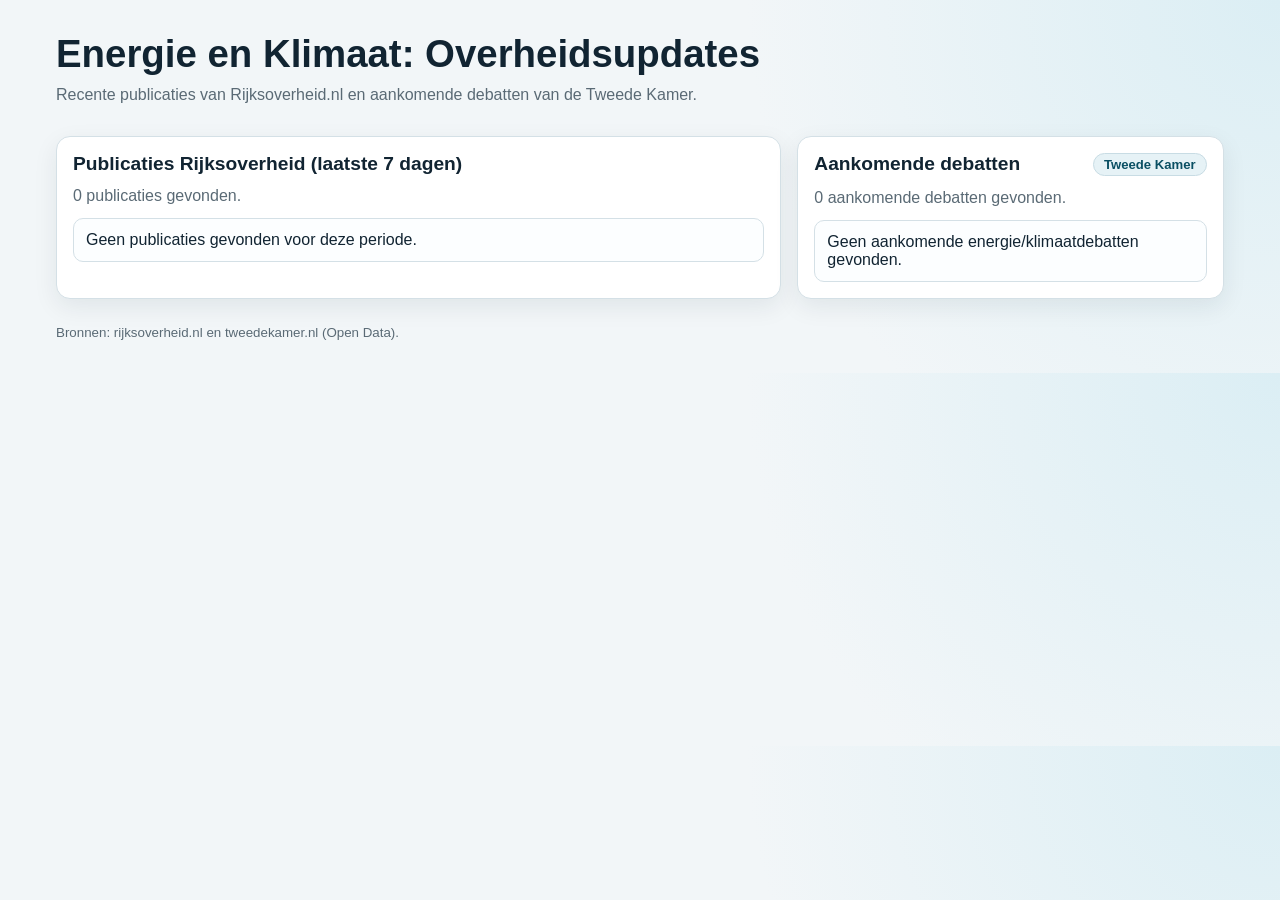
==== index.html @ 9c5c69ee "Initial static energy site" ====
<!doctype html>
<html lang="nl">
  <head>
    <meta charset="UTF-8" />
    <meta name="viewport" content="width=device-width, initial-scale=1.0" />
    <title>Energie-overzicht overheid</title>
    <link rel="stylesheet" href="styles.css" />
  </head>
  <body>
    <header class="header">
      <h1>Energie en Klimaat: Overheidsupdates</h1>
      <p>
        Recente publicaties van Rijksoverheid.nl en aankomende debatten van de
        Tweede Kamer.
      </p>
    </header>

    <main class="layout">
      <section class="card left">
        <div class="card-head">
          <h2>Publicaties Rijksoverheid (laatste 7 dagen)</h2>
        </div>
        <p id="pub-status" class="status">Laden...</p>
        <ul id="pub-list" class="list"></ul>
      </section>

      <aside class="card right">
        <div class="card-head">
          <h2>Aankomende debatten</h2>
          <span class="chip">Tweede Kamer</span>
        </div>
        <p id="debate-status" class="status">Laden...</p>
        <ul id="debate-list" class="list"></ul>
      </aside>
    </main>

    <footer class="footer">
      <small>Bronnen: rijksoverheid.nl en tweedekamer.nl (Open Data).</small>
    </footer>

    <script src="app.js" defer></script>
  </body>
</html>
---- styles.css ----
:root {
  --bg: #f2f6f8;
  --surface: #ffffff;
  --text: #112432;
  --muted: #5a6a75;
  --accent: #0f6e88;
  --accent-2: #0a4f63;
  --border: #d4e0e6;
  --chip: #e6f2f6;
}

* {
  box-sizing: border-box;
}

body {
  margin: 0;
  font-family: "Segoe UI", Tahoma, Geneva, Verdana, sans-serif;
  color: var(--text);
  background: radial-gradient(circle at top right, #dbeef4, var(--bg) 40%);
}

.header {
  max-width: 1200px;
  margin: 0 auto;
  padding: 2rem 1rem 1rem;
}

.header h1 {
  margin: 0;
  font-size: clamp(1.6rem, 3vw, 2.4rem);
}

.header p {
  margin-top: 0.6rem;
  color: var(--muted);
}

.layout {
  max-width: 1200px;
  margin: 0 auto;
  display: grid;
  grid-template-columns: 1.7fr 1fr;
  gap: 1rem;
  padding: 0 1rem 1.5rem;
}

.card {
  background: var(--surface);
  border: 1px solid var(--border);
  border-radius: 14px;
  padding: 1rem;
  box-shadow: 0 8px 24px rgba(17, 36, 50, 0.08);
}

.card-head {
  display: flex;
  justify-content: space-between;
  align-items: center;
  gap: 0.8rem;
}

.card h2 {
  margin: 0;
  font-size: 1.2rem;
}

.status {
  color: var(--muted);
  margin: 0.8rem 0;
}

.list {
  list-style: none;
  padding: 0;
  margin: 0;
  display: flex;
  flex-direction: column;
  gap: 0.7rem;
}

.item {
  border: 1px solid var(--border);
  border-radius: 10px;
  padding: 0.75rem;
  background: #fcfeff;
}

.item a {
  color: var(--accent-2);
  text-decoration: none;
  font-weight: 600;
}

.item a:hover {
  text-decoration: underline;
}

.meta {
  margin-top: 0.35rem;
  color: var(--muted);
  font-size: 0.92rem;
}

.chip {
  background: var(--chip);
  color: var(--accent-2);
  border: 1px solid #c8dce4;
  border-radius: 999px;
  padding: 0.2rem 0.65rem;
  font-size: 0.82rem;
  font-weight: 700;
}

.footer {
  max-width: 1200px;
  margin: 0 auto;
  padding: 0 1rem 2rem;
  color: var(--muted);
}

@media (max-width: 900px) {
  .layout {
    grid-template-columns: 1fr;
  }
}
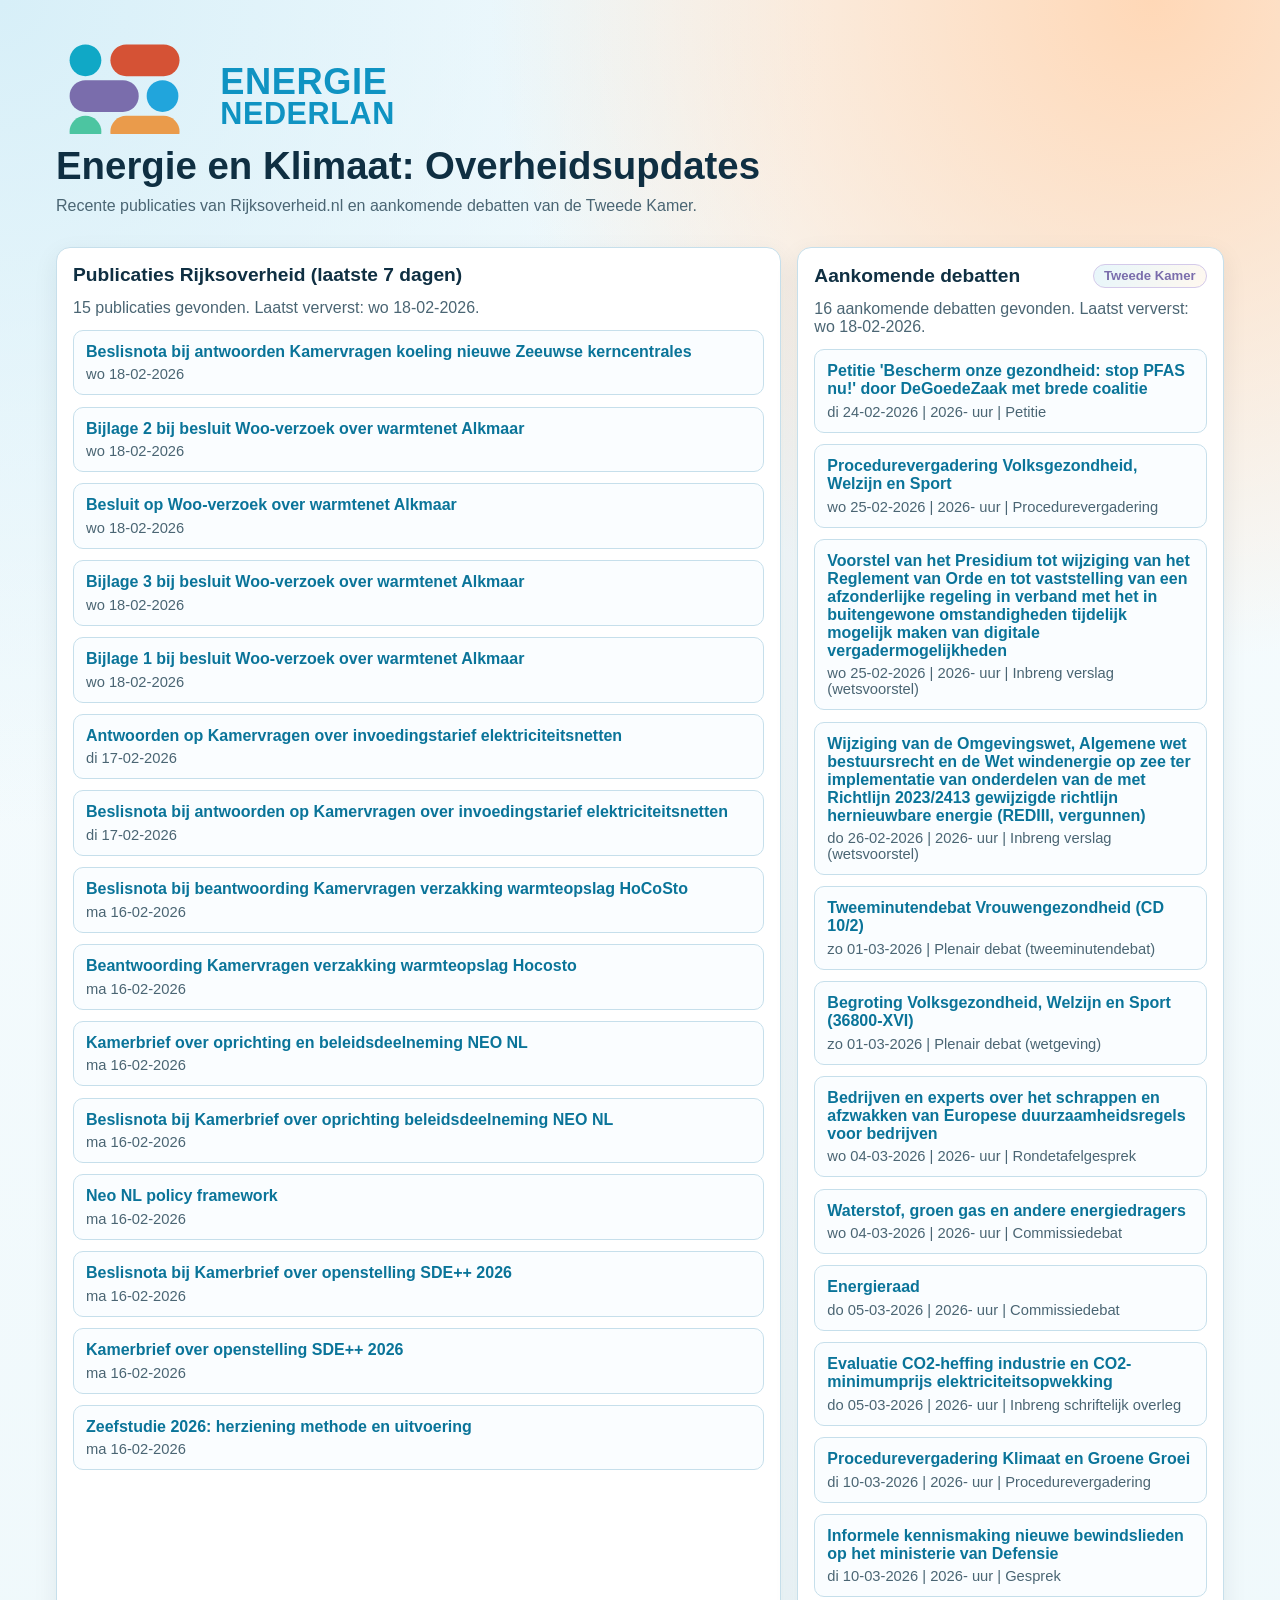
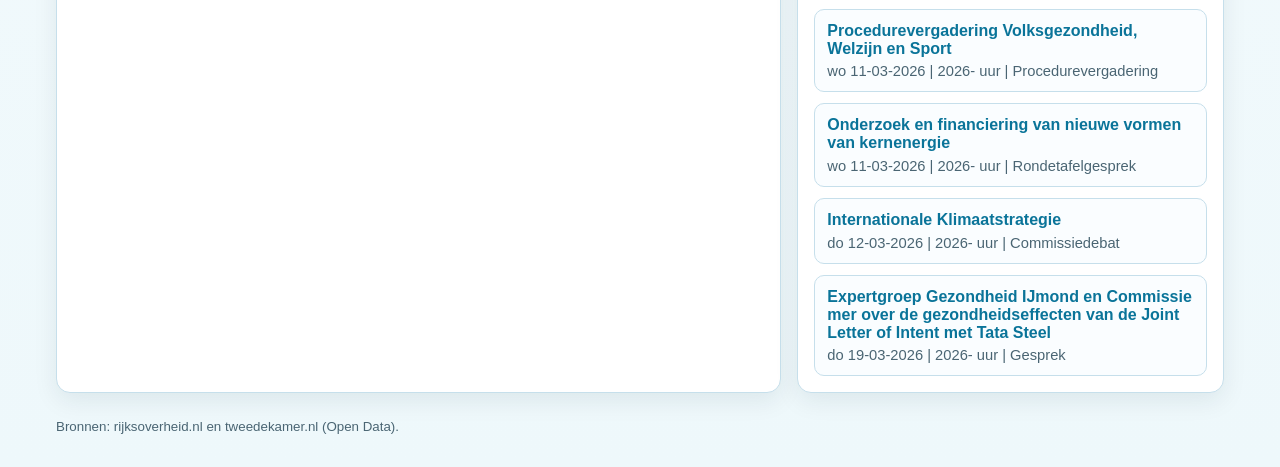
==== commit 71a83c3f: "Branding update: logo + kleuren" ====
--- a/index.html
+++ b/index.html
@@ -8,11 +8,11 @@
   </head>
   <body>
     <header class="header">
+      <div class="brand">
+        <img src="assets/energie-nederland-logo.svg" alt="Energie Nederland" class="brand-logo" />
+      </div>
       <h1>Energie en Klimaat: Overheidsupdates</h1>
-      <p>
-        Recente publicaties van Rijksoverheid.nl en aankomende debatten van de
-        Tweede Kamer.
-      </p>
+      <p>Recente publicaties van Rijksoverheid.nl en aankomende debatten van de Tweede Kamer.</p>
     </header>
 
     <main class="layout">
--- a/styles.css
+++ b/styles.css
@@ -1,12 +1,15 @@
 :root {
-  --bg: #f2f6f8;
+  --bg: #eef8fb;
   --surface: #ffffff;
-  --text: #112432;
-  --muted: #5a6a75;
-  --accent: #0f6e88;
-  --accent-2: #0a4f63;
-  --border: #d4e0e6;
-  --chip: #e6f2f6;
+  --text: #0f2f42;
+  --muted: #4a6573;
+  --accent: #0f93c2;
+  --accent-2: #0a7499;
+  --border: #c6dfeb;
+  --chip: #e7f6fb;
+  --orange: #e48e3e;
+  --purple: #7a6dac;
+  --mint: #4cc5a1;
 }
 
 * {
@@ -17,13 +20,28 @@
   margin: 0;
   font-family: "Segoe UI", Tahoma, Geneva, Verdana, sans-serif;
   color: var(--text);
-  background: radial-gradient(circle at top right, #dbeef4, var(--bg) 40%);
+  background:
+    radial-gradient(circle at 90% 0%, #ffd8b7 0%, transparent 28%),
+    radial-gradient(circle at 0% 0%, #d7eff8 0%, transparent 34%),
+    linear-gradient(180deg, #f7fcfe 0%, var(--bg) 100%);
 }
 
 .header {
   max-width: 1200px;
   margin: 0 auto;
   padding: 2rem 1rem 1rem;
+}
+
+.brand {
+  display: inline-flex;
+  align-items: center;
+  margin-bottom: 0.6rem;
+}
+
+.brand-logo {
+  width: clamp(220px, 28vw, 340px);
+  height: auto;
+  display: block;
 }
 
 .header h1 {
@@ -83,7 +101,7 @@
   border: 1px solid var(--border);
   border-radius: 10px;
   padding: 0.75rem;
-  background: #fcfeff;
+  background: #fafdff;
 }
 
 .item a {
@@ -103,9 +121,9 @@
 }
 
 .chip {
-  background: var(--chip);
-  color: var(--accent-2);
-  border: 1px solid #c8dce4;
+  background: linear-gradient(120deg, var(--chip), #fff8ef);
+  color: var(--purple);
+  border: 1px solid #d4caea;
   border-radius: 999px;
   padding: 0.2rem 0.65rem;
   font-size: 0.82rem;
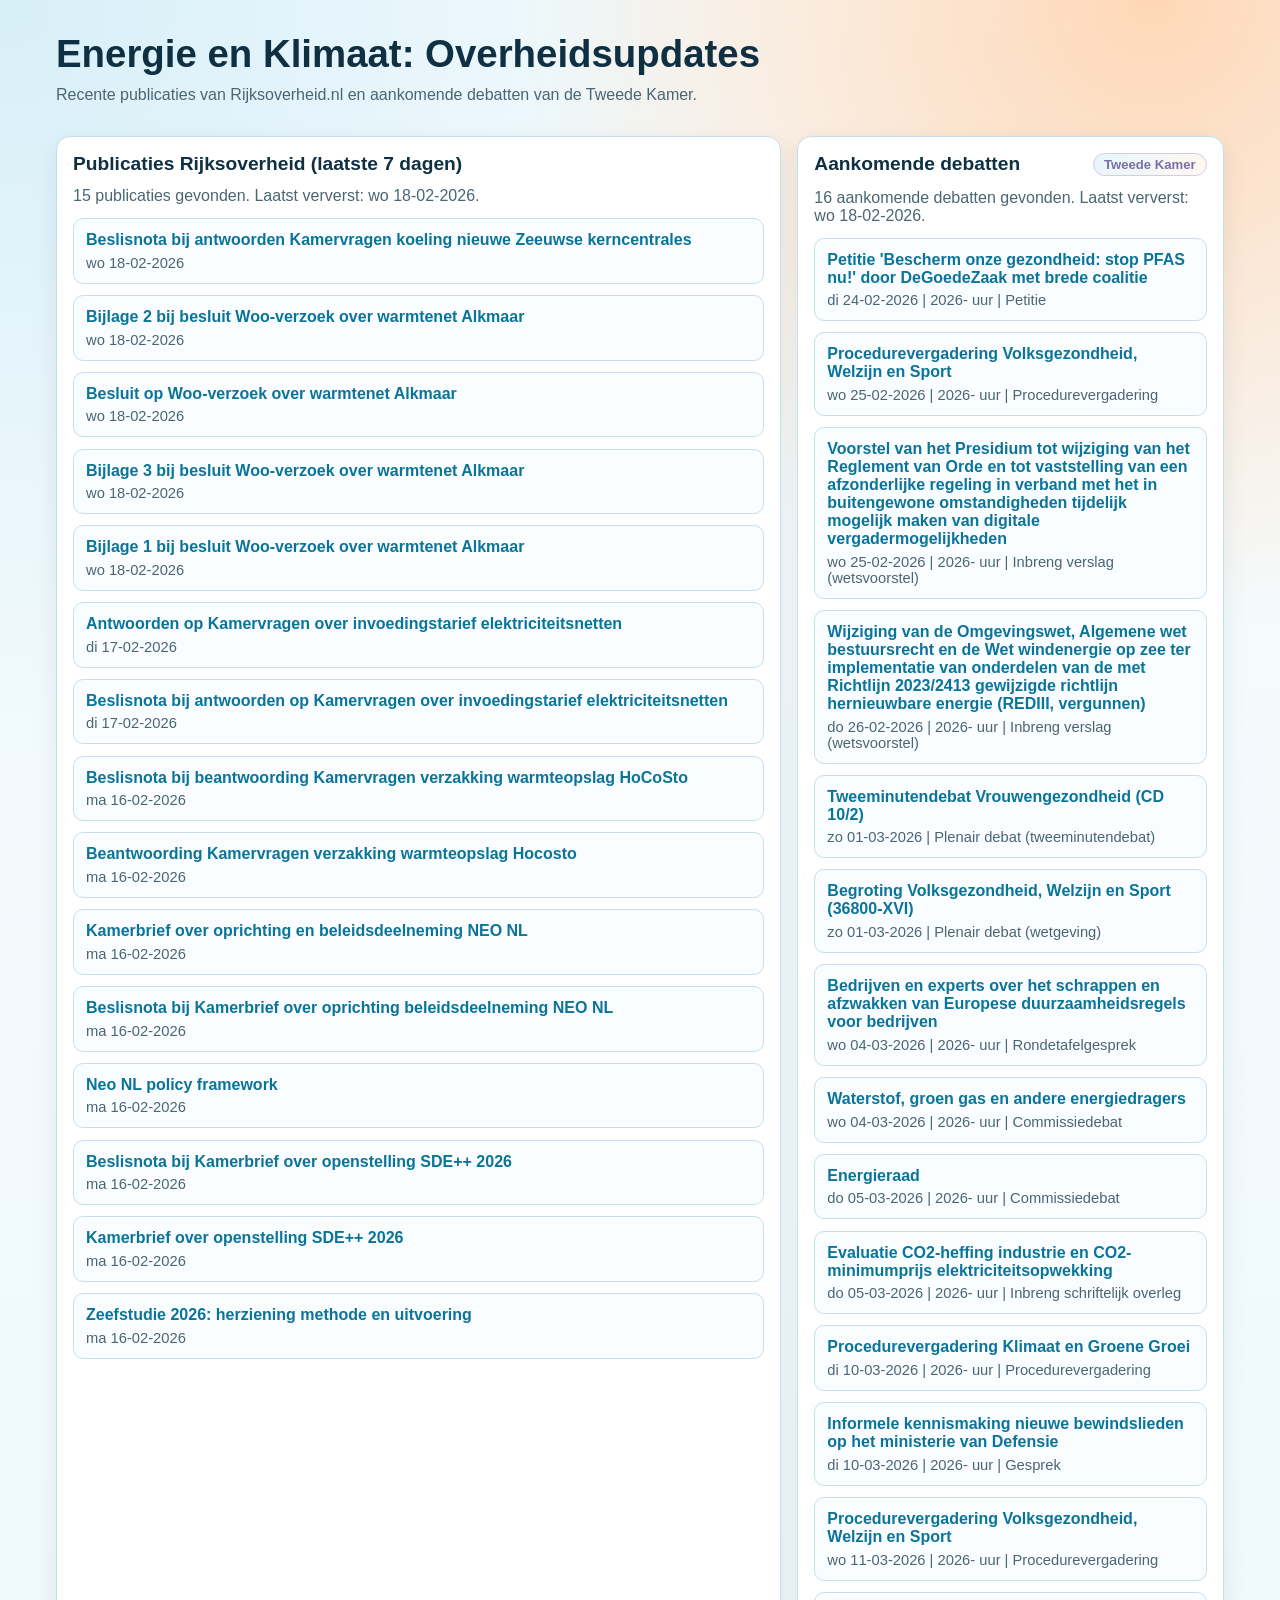
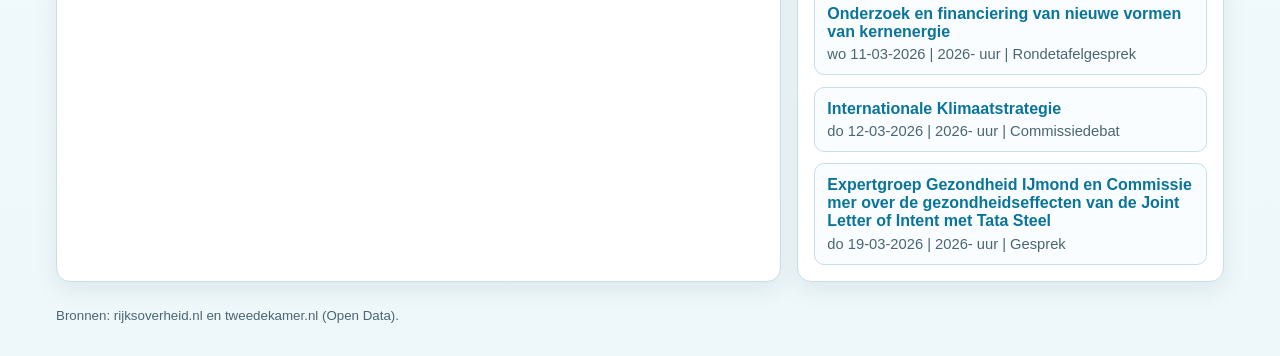
==== commit 6892ce13: "Verwijder logo uit header" ====
--- a/index.html
+++ b/index.html
@@ -8,9 +8,6 @@
   </head>
   <body>
     <header class="header">
-      <div class="brand">
-        <img src="assets/energie-nederland-logo.svg" alt="Energie Nederland" class="brand-logo" />
-      </div>
       <h1>Energie en Klimaat: Overheidsupdates</h1>
       <p>Recente publicaties van Rijksoverheid.nl en aankomende debatten van de Tweede Kamer.</p>
     </header>
--- a/styles.css
+++ b/styles.css
@@ -32,18 +32,6 @@
   padding: 2rem 1rem 1rem;
 }
 
-.brand {
-  display: inline-flex;
-  align-items: center;
-  margin-bottom: 0.6rem;
-}
-
-.brand-logo {
-  width: clamp(220px, 28vw, 340px);
-  height: auto;
-  display: block;
-}
-
 .header h1 {
   margin: 0;
   font-size: clamp(1.6rem, 3vw, 2.4rem);
@@ -52,6 +40,7 @@
 .header p {
   margin-top: 0.6rem;
   color: var(--muted);
+  max-width: 860px;
 }
 
 .layout {
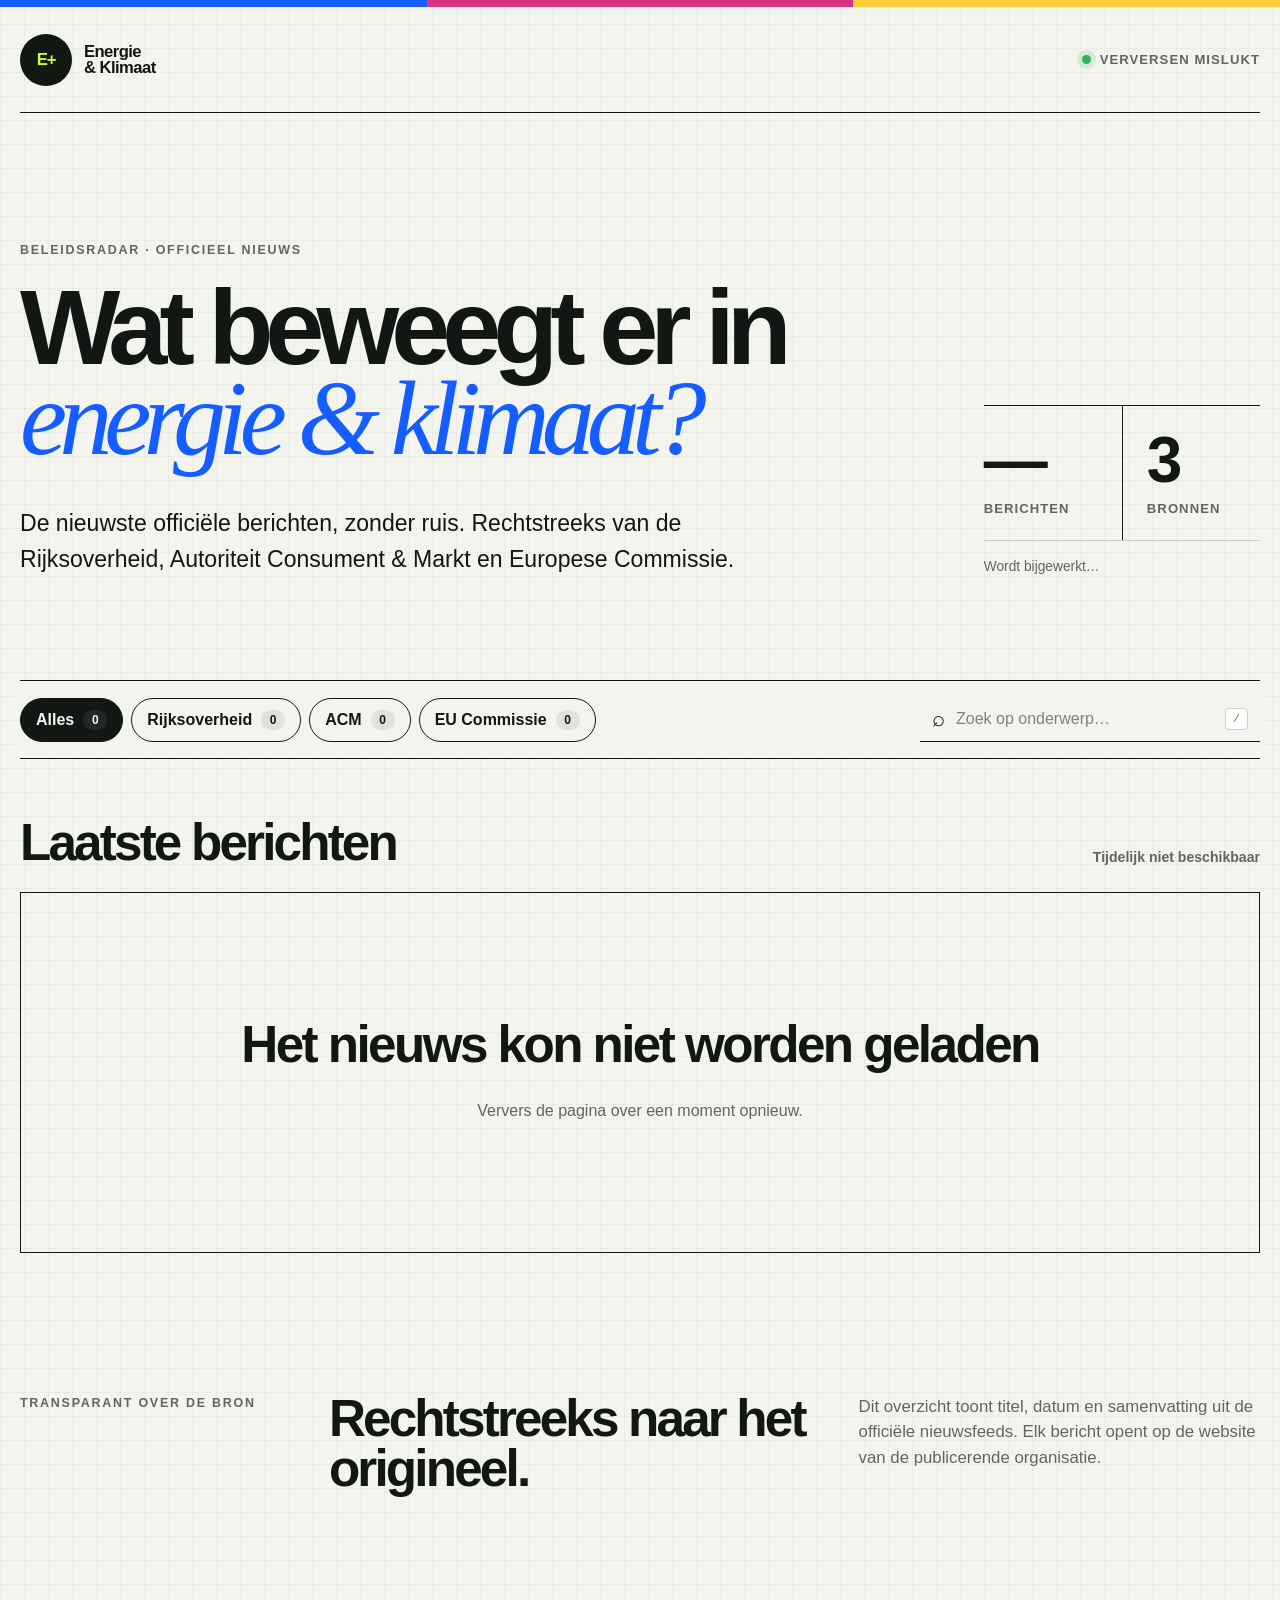
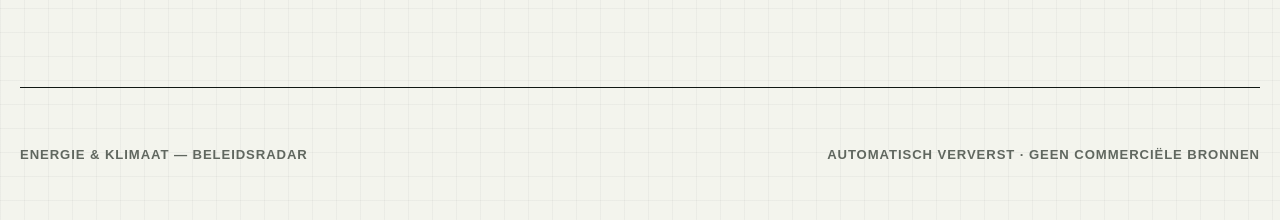
==== commit 36ca7270: "feat: vernieuw energie- en klimaatnieuwsoverzicht" ====
--- a/index.html
+++ b/index.html
@@ -3,37 +3,131 @@
   <head>
     <meta charset="UTF-8" />
     <meta name="viewport" content="width=device-width, initial-scale=1.0" />
-    <title>Energie-overzicht overheid</title>
+    <meta name="theme-color" content="#111813" />
+    <meta
+      name="description"
+      content="De laatste officiële berichten over energie en klimaat van de Rijksoverheid, ACM en Europese Commissie."
+    />
+    <meta property="og:type" content="website" />
+    <meta property="og:locale" content="nl_NL" />
+    <meta property="og:title" content="Energie & Klimaat — Beleidsradar" />
+    <meta
+      property="og:description"
+      content="Eén actueel overzicht van de Rijksoverheid, ACM en Europese Commissie."
+    />
+    <meta property="og:url" content="https://snarfia.github.io/energiepa/" />
+    <meta name="twitter:card" content="summary" />
+    <title>Energie & Klimaat — Beleidsradar</title>
+    <link rel="canonical" href="https://snarfia.github.io/energiepa/" />
     <link rel="stylesheet" href="styles.css" />
   </head>
   <body>
-    <header class="header">
-      <h1>Energie en Klimaat: Overheidsupdates</h1>
-      <p>Recente publicaties van Rijksoverheid.nl en aankomende debatten van de Tweede Kamer.</p>
+    <div class="topline" aria-hidden="true">
+      <span></span><span></span><span></span>
+    </div>
+
+    <header class="site-header">
+      <a class="brand" href="./" aria-label="Energie en Klimaat — home">
+        <span class="brand-mark" aria-hidden="true">E+</span>
+        <span class="brand-name">Energie<br />& Klimaat</span>
+      </a>
+      <div class="header-meta">
+        <span class="pulse" aria-hidden="true"></span>
+        <span id="header-status">Actuele bronnen laden</span>
+      </div>
     </header>
 
-    <main class="layout">
-      <section class="card left">
-        <div class="card-head">
-          <h2>Publicaties Rijksoverheid (laatste 7 dagen)</h2>
+    <main>
+      <section class="hero" aria-labelledby="page-title">
+        <div class="hero-copy">
+          <p class="eyebrow">Beleidsradar · officieel nieuws</p>
+          <h1 id="page-title">Wat beweegt er in <em>energie & klimaat?</em></h1>
+          <p class="hero-intro">
+            De nieuwste officiële berichten, zonder ruis. Rechtstreeks van de Rijksoverheid,
+            Autoriteit Consument &amp; Markt en Europese Commissie.
+          </p>
         </div>
-        <p id="pub-status" class="status">Laden...</p>
-        <ul id="pub-list" class="list"></ul>
+
+        <div class="hero-aside" aria-label="Overzicht">
+          <div class="stat">
+            <strong id="article-count">—</strong>
+            <span>berichten</span>
+          </div>
+          <div class="stat">
+            <strong>3</strong>
+            <span>bronnen</span>
+          </div>
+          <p id="updated-at" class="updated-at">Wordt bijgewerkt…</p>
+        </div>
       </section>
 
-      <aside class="card right">
-        <div class="card-head">
-          <h2>Aankomende debatten</h2>
-          <span class="chip">Tweede Kamer</span>
+      <section class="controls" aria-label="Nieuws filteren">
+        <div class="filter-group" role="group" aria-label="Filter op bron">
+          <button class="filter-button is-active" type="button" data-source="all">
+            Alles <span id="count-all">0</span>
+          </button>
+          <button class="filter-button" type="button" data-source="rijksoverheid">
+            Rijksoverheid <span id="count-rijksoverheid">0</span>
+          </button>
+          <button class="filter-button" type="button" data-source="acm">
+            ACM <span id="count-acm">0</span>
+          </button>
+          <button class="filter-button" type="button" data-source="eu">
+            EU Commissie <span id="count-eu">0</span>
+          </button>
         </div>
-        <p id="debate-status" class="status">Laden...</p>
-        <ul id="debate-list" class="list"></ul>
-      </aside>
+
+        <label class="search-box">
+          <span class="screen-reader-only">Zoek in de berichten</span>
+          <span aria-hidden="true">⌕</span>
+          <input id="search-input" type="search" placeholder="Zoek op onderwerp…" autocomplete="off" />
+          <kbd>/</kbd>
+        </label>
+      </section>
+
+      <div class="results-heading">
+        <h2>Laatste berichten</h2>
+        <p id="result-count" aria-live="polite">Nieuws wordt geladen</p>
+      </div>
+
+      <section id="news-grid" class="news-grid" aria-label="Nieuwsoverzicht" aria-busy="true">
+        <article class="news-card skeleton-card" aria-hidden="true"></article>
+        <article class="news-card skeleton-card" aria-hidden="true"></article>
+        <article class="news-card skeleton-card" aria-hidden="true"></article>
+        <article class="news-card skeleton-card" aria-hidden="true"></article>
+      </section>
+
+      <section class="source-note" aria-labelledby="source-note-title">
+        <p class="eyebrow">Transparant over de bron</p>
+        <h2 id="source-note-title">Rechtstreeks naar het origineel.</h2>
+        <p>
+          Dit overzicht toont titel, datum en samenvatting uit de officiële nieuwsfeeds.
+          Elk bericht opent op de website van de publicerende organisatie.
+        </p>
+        <div id="source-health" class="source-health" aria-label="Status per bron"></div>
+      </section>
     </main>
 
-    <footer class="footer">
-      <small>Bronnen: rijksoverheid.nl en tweedekamer.nl (Open Data).</small>
+    <footer class="site-footer">
+      <p>Energie &amp; Klimaat — Beleidsradar</p>
+      <p>Automatisch ververst · Geen commerciële bronnen</p>
     </footer>
+
+    <template id="news-card-template">
+      <article class="news-card">
+        <div class="card-top">
+          <span class="source-badge"></span>
+          <time></time>
+        </div>
+        <div class="card-body">
+          <h3></h3>
+          <p class="card-description"></p>
+        </div>
+        <a class="card-link" target="_blank" rel="noopener noreferrer">
+          Lees bij de bron <span aria-hidden="true">↗</span>
+        </a>
+      </article>
+    </template>
 
     <script src="app.js" defer></script>
   </body>
--- a/styles.css
+++ b/styles.css
@@ -1,133 +1,771 @@
 :root {
-  --bg: #eef8fb;
-  --surface: #ffffff;
-  --text: #0f2f42;
-  --muted: #4a6573;
-  --accent: #0f93c2;
-  --accent-2: #0a7499;
-  --border: #c6dfeb;
-  --chip: #e7f6fb;
-  --orange: #e48e3e;
-  --purple: #7a6dac;
-  --mint: #4cc5a1;
+  --ink: #111813;
+  --paper: #f3f4ed;
+  --paper-strong: #ffffff;
+  --muted: #60675f;
+  --line: #cdd1c7;
+  --lime: #c7ff35;
+  --blue: #165dff;
+  --magenta: #d73183;
+  --gold: #ffcf3d;
+  --max-width: 1380px;
 }
 
 * {
   box-sizing: border-box;
 }
 
+html {
+  scroll-behavior: smooth;
+}
+
 body {
   margin: 0;
-  font-family: "Segoe UI", Tahoma, Geneva, Verdana, sans-serif;
-  color: var(--text);
+  color: var(--ink);
   background:
-    radial-gradient(circle at 90% 0%, #ffd8b7 0%, transparent 28%),
-    radial-gradient(circle at 0% 0%, #d7eff8 0%, transparent 34%),
-    linear-gradient(180deg, #f7fcfe 0%, var(--bg) 100%);
-}
-
-.header {
-  max-width: 1200px;
-  margin: 0 auto;
-  padding: 2rem 1rem 1rem;
-}
-
-.header h1 {
-  margin: 0;
-  font-size: clamp(1.6rem, 3vw, 2.4rem);
-}
-
-.header p {
-  margin-top: 0.6rem;
-  color: var(--muted);
-  max-width: 860px;
-}
-
-.layout {
-  max-width: 1200px;
-  margin: 0 auto;
+    linear-gradient(rgba(17, 24, 19, 0.035) 1px, transparent 1px),
+    linear-gradient(90deg, rgba(17, 24, 19, 0.035) 1px, transparent 1px),
+    var(--paper);
+  background-size: 24px 24px;
+  font-family:
+    Inter, ui-sans-serif, -apple-system, BlinkMacSystemFont, "Segoe UI", sans-serif;
+  line-height: 1.5;
+}
+
+button,
+input {
+  font: inherit;
+}
+
+button,
+a {
+  -webkit-tap-highlight-color: transparent;
+}
+
+.screen-reader-only {
+  position: absolute;
+  width: 1px;
+  height: 1px;
+  padding: 0;
+  margin: -1px;
+  overflow: hidden;
+  clip: rect(0, 0, 0, 0);
+  white-space: nowrap;
+  border: 0;
+}
+
+.topline {
   display: grid;
-  grid-template-columns: 1.7fr 1fr;
-  gap: 1rem;
-  padding: 0 1rem 1.5rem;
-}
-
-.card {
-  background: var(--surface);
-  border: 1px solid var(--border);
-  border-radius: 14px;
-  padding: 1rem;
-  box-shadow: 0 8px 24px rgba(17, 36, 50, 0.08);
-}
-
-.card-head {
-  display: flex;
+  grid-template-columns: 1fr 1fr 1fr;
+  height: 7px;
+}
+
+.topline span:nth-child(1) {
+  background: var(--blue);
+}
+
+.topline span:nth-child(2) {
+  background: var(--magenta);
+}
+
+.topline span:nth-child(3) {
+  background: var(--gold);
+}
+
+.site-header,
+main,
+.site-footer {
+  width: min(calc(100% - 40px), var(--max-width));
+  margin-inline: auto;
+}
+
+.site-header {
+  min-height: 106px;
+  display: flex;
+  align-items: center;
   justify-content: space-between;
-  align-items: center;
-  gap: 0.8rem;
-}
-
-.card h2 {
-  margin: 0;
-  font-size: 1.2rem;
-}
-
-.status {
-  color: var(--muted);
-  margin: 0.8rem 0;
-}
-
-.list {
-  list-style: none;
-  padding: 0;
-  margin: 0;
-  display: flex;
-  flex-direction: column;
-  gap: 0.7rem;
-}
-
-.item {
-  border: 1px solid var(--border);
-  border-radius: 10px;
-  padding: 0.75rem;
-  background: #fafdff;
-}
-
-.item a {
-  color: var(--accent-2);
+  gap: 24px;
+  border-bottom: 1px solid var(--ink);
+}
+
+.brand {
+  display: inline-flex;
+  align-items: center;
+  gap: 12px;
+  color: inherit;
   text-decoration: none;
-  font-weight: 600;
-}
-
-.item a:hover {
-  text-decoration: underline;
-}
-
-.meta {
-  margin-top: 0.35rem;
-  color: var(--muted);
-  font-size: 0.92rem;
-}
-
-.chip {
-  background: linear-gradient(120deg, var(--chip), #fff8ef);
-  color: var(--purple);
-  border: 1px solid #d4caea;
-  border-radius: 999px;
-  padding: 0.2rem 0.65rem;
+  font-weight: 800;
+  line-height: 0.95;
+  letter-spacing: -0.035em;
+}
+
+.brand-mark {
+  display: grid;
+  place-items: center;
+  width: 52px;
+  height: 52px;
+  border-radius: 50%;
+  background: var(--ink);
+  color: var(--lime);
+  font-size: 1.05rem;
+  letter-spacing: -0.08em;
+}
+
+.brand-name {
+  font-size: 1.04rem;
+}
+
+.header-meta {
+  display: flex;
+  align-items: center;
+  gap: 9px;
+  color: var(--muted);
   font-size: 0.82rem;
   font-weight: 700;
-}
-
-.footer {
-  max-width: 1200px;
-  margin: 0 auto;
-  padding: 0 1rem 2rem;
-  color: var(--muted);
-}
-
-@media (max-width: 900px) {
-  .layout {
+  text-transform: uppercase;
+  letter-spacing: 0.08em;
+}
+
+.pulse {
+  width: 9px;
+  height: 9px;
+  border-radius: 50%;
+  background: #35b356;
+  box-shadow: 0 0 0 5px rgba(53, 179, 86, 0.14);
+}
+
+.hero {
+  display: grid;
+  grid-template-columns: minmax(0, 2.3fr) minmax(260px, 0.7fr);
+  gap: 56px;
+  padding: clamp(64px, 10vw, 138px) 0 clamp(64px, 8vw, 108px);
+}
+
+.eyebrow {
+  margin: 0 0 22px;
+  color: var(--muted);
+  font-size: 0.78rem;
+  font-weight: 800;
+  text-transform: uppercase;
+  letter-spacing: 0.14em;
+}
+
+.hero h1 {
+  max-width: 1000px;
+  margin: 0;
+  font-size: clamp(3.2rem, 8.3vw, 8.4rem);
+  line-height: 0.86;
+  letter-spacing: -0.075em;
+  text-wrap: balance;
+}
+
+.hero h1 em {
+  display: block;
+  color: var(--blue);
+  font-family: Georgia, "Times New Roman", serif;
+  font-weight: 400;
+}
+
+.hero-intro {
+  max-width: 720px;
+  margin: 42px 0 0;
+  font-size: clamp(1.1rem, 1.8vw, 1.45rem);
+  line-height: 1.55;
+}
+
+.hero-aside {
+  align-self: end;
+  display: grid;
+  grid-template-columns: 1fr 1fr;
+  border-top: 1px solid var(--ink);
+}
+
+.stat {
+  padding: 22px 0;
+}
+
+.stat + .stat {
+  padding-left: 24px;
+  border-left: 1px solid var(--ink);
+}
+
+.stat strong,
+.stat span {
+  display: block;
+}
+
+.stat strong {
+  font-size: clamp(2.3rem, 5vw, 4.3rem);
+  line-height: 1;
+  letter-spacing: -0.06em;
+}
+
+.stat span {
+  margin-top: 7px;
+  color: var(--muted);
+  font-size: 0.82rem;
+  font-weight: 800;
+  text-transform: uppercase;
+  letter-spacing: 0.08em;
+}
+
+.updated-at {
+  grid-column: 1 / -1;
+  margin: 0;
+  padding-top: 16px;
+  border-top: 1px solid var(--line);
+  color: var(--muted);
+  font-size: 0.86rem;
+}
+
+.controls {
+  position: sticky;
+  z-index: 5;
+  top: 0;
+  display: flex;
+  align-items: center;
+  justify-content: space-between;
+  gap: 22px;
+  padding: 16px 0;
+  border-top: 1px solid var(--ink);
+  border-bottom: 1px solid var(--ink);
+  background: rgba(243, 244, 237, 0.94);
+  backdrop-filter: blur(14px);
+}
+
+.filter-group {
+  display: flex;
+  gap: 8px;
+  overflow-x: auto;
+  scrollbar-width: none;
+}
+
+.filter-group::-webkit-scrollbar {
+  display: none;
+}
+
+.filter-button {
+  flex: 0 0 auto;
+  display: inline-flex;
+  align-items: center;
+  gap: 9px;
+  min-height: 43px;
+  padding: 9px 15px;
+  border: 1px solid var(--ink);
+  border-radius: 999px;
+  background: transparent;
+  color: inherit;
+  cursor: pointer;
+  font-weight: 750;
+  transition:
+    color 160ms ease,
+    background-color 160ms ease,
+    transform 160ms ease;
+}
+
+.filter-button:hover {
+  transform: translateY(-2px);
+}
+
+.filter-button.is-active {
+  background: var(--ink);
+  color: var(--paper);
+}
+
+.filter-button span {
+  min-width: 24px;
+  padding: 1px 7px;
+  border-radius: 999px;
+  background: rgba(127, 127, 127, 0.16);
+  font-size: 0.75rem;
+  text-align: center;
+}
+
+.search-box {
+  min-width: min(340px, 32vw);
+  display: flex;
+  align-items: center;
+  gap: 9px;
+  padding: 9px 12px;
+  border-bottom: 1px solid var(--ink);
+}
+
+.search-box > span:not(.screen-reader-only) {
+  font-size: 1.4rem;
+  line-height: 1;
+}
+
+.search-box input {
+  width: 100%;
+  border: 0;
+  outline: 0;
+  background: transparent;
+  color: var(--ink);
+}
+
+.search-box input::placeholder {
+  color: #7d847c;
+}
+
+.search-box kbd {
+  padding: 2px 7px;
+  border: 1px solid var(--line);
+  border-radius: 4px;
+  background: var(--paper-strong);
+  color: var(--muted);
+  font: 0.72rem/1.4 ui-monospace, monospace;
+}
+
+.results-heading {
+  display: flex;
+  align-items: end;
+  justify-content: space-between;
+  gap: 24px;
+  padding: 58px 0 24px;
+}
+
+.results-heading h2 {
+  margin: 0;
+  font-size: clamp(2rem, 4vw, 4rem);
+  line-height: 1;
+  letter-spacing: -0.055em;
+}
+
+.results-heading p {
+  margin: 0;
+  color: var(--muted);
+  font-size: 0.88rem;
+  font-weight: 700;
+}
+
+.news-grid {
+  display: grid;
+  grid-template-columns: repeat(3, minmax(0, 1fr));
+  border-top: 1px solid var(--ink);
+  border-left: 1px solid var(--ink);
+}
+
+.news-card {
+  position: relative;
+  min-height: 430px;
+  display: flex;
+  flex-direction: column;
+  padding: 24px;
+  border-right: 1px solid var(--ink);
+  border-bottom: 1px solid var(--ink);
+  background: rgba(255, 255, 255, 0.5);
+  overflow: hidden;
+}
+
+.news-card::before {
+  content: "";
+  position: absolute;
+  inset: auto -55px -90px auto;
+  width: 190px;
+  height: 190px;
+  border: 1px solid currentColor;
+  border-radius: 50%;
+  opacity: 0;
+  transform: scale(0.7);
+  transition:
+    opacity 240ms ease,
+    transform 400ms ease;
+  pointer-events: none;
+}
+
+.news-card:hover::before,
+.news-card:focus-within::before {
+  opacity: 0.22;
+  transform: scale(1);
+}
+
+.news-card.is-lead {
+  grid-column: span 2;
+  min-height: 510px;
+  background: var(--ink);
+  color: var(--paper);
+}
+
+.news-card.is-lead::before {
+  width: 380px;
+  height: 380px;
+  inset: auto -80px -190px auto;
+  border-color: var(--lime);
+  opacity: 0.2;
+}
+
+.card-top {
+  display: flex;
+  align-items: center;
+  justify-content: space-between;
+  gap: 20px;
+}
+
+.source-badge {
+  display: inline-flex;
+  align-items: center;
+  min-height: 29px;
+  padding: 5px 10px;
+  border: 1px solid currentColor;
+  border-radius: 999px;
+  font-size: 0.73rem;
+  font-weight: 850;
+  text-transform: uppercase;
+  letter-spacing: 0.08em;
+}
+
+[data-source="rijksoverheid"] .source-badge {
+  color: var(--blue);
+}
+
+[data-source="acm"] .source-badge {
+  color: var(--magenta);
+}
+
+[data-source="eu"] .source-badge {
+  color: #8a6800;
+}
+
+.is-lead .source-badge {
+  color: var(--lime);
+}
+
+.card-top time {
+  color: var(--muted);
+  font-size: 0.8rem;
+  font-weight: 750;
+}
+
+.is-lead .card-top time {
+  color: #adb7ad;
+}
+
+.card-body {
+  margin: auto 0;
+  padding: 42px 0 28px;
+}
+
+.news-card h3 {
+  margin: 0;
+  font-size: clamp(1.55rem, 2.25vw, 2.45rem);
+  line-height: 1.08;
+  letter-spacing: -0.045em;
+  text-wrap: balance;
+}
+
+.news-card.is-lead h3 {
+  max-width: 820px;
+  font-size: clamp(2.25rem, 4.6vw, 5.1rem);
+  line-height: 0.98;
+}
+
+.card-description {
+  display: -webkit-box;
+  max-width: 680px;
+  margin: 22px 0 0;
+  overflow: hidden;
+  color: var(--muted);
+  font-size: 0.96rem;
+  -webkit-line-clamp: 3;
+  -webkit-box-orient: vertical;
+}
+
+.is-lead .card-description {
+  color: #c3cbc3;
+  font-size: 1.03rem;
+}
+
+.card-link {
+  position: relative;
+  z-index: 1;
+  display: flex;
+  align-items: center;
+  justify-content: space-between;
+  gap: 12px;
+  padding-top: 18px;
+  border-top: 1px solid var(--line);
+  color: inherit;
+  font-size: 0.86rem;
+  font-weight: 800;
+  text-decoration: none;
+}
+
+.is-lead .card-link {
+  border-color: #4b554d;
+}
+
+.card-link span {
+  font-size: 1.35rem;
+  transition: transform 160ms ease;
+}
+
+.card-link:hover span,
+.card-link:focus-visible span {
+  transform: translate(3px, -3px);
+}
+
+.card-link:focus-visible,
+.filter-button:focus-visible,
+.empty-state button:focus-visible,
+.search-box:focus-within {
+  outline: 3px solid var(--lime);
+  outline-offset: 3px;
+}
+
+.skeleton-card {
+  min-height: 430px;
+  background:
+    linear-gradient(
+      110deg,
+      rgba(255, 255, 255, 0.25) 15%,
+      rgba(255, 255, 255, 0.8) 35%,
+      rgba(255, 255, 255, 0.25) 55%
+    ),
+    #e5e7df;
+  background-size: 250% 100%;
+  animation: loading 1.25s infinite linear;
+}
+
+@keyframes loading {
+  to {
+    background-position-x: -250%;
+  }
+}
+
+.empty-state {
+  grid-column: 1 / -1;
+  min-height: 360px;
+  display: grid;
+  place-content: center;
+  padding: 40px;
+  border-right: 1px solid var(--ink);
+  border-bottom: 1px solid var(--ink);
+  text-align: center;
+}
+
+.empty-state h3 {
+  margin: 0;
+  font-size: clamp(1.8rem, 4vw, 3.6rem);
+  letter-spacing: -0.05em;
+}
+
+.empty-state p {
+  color: var(--muted);
+}
+
+.empty-state button {
+  justify-self: center;
+  padding: 10px 18px;
+  border: 1px solid var(--ink);
+  border-radius: 999px;
+  background: var(--ink);
+  color: white;
+  cursor: pointer;
+  font-weight: 750;
+}
+
+.source-note {
+  display: grid;
+  grid-template-columns: 0.65fr 1.2fr 1fr;
+  gap: 48px;
+  padding: clamp(78px, 11vw, 150px) 0;
+  border-bottom: 1px solid var(--ink);
+}
+
+.source-note h2,
+.source-note p {
+  margin: 0;
+}
+
+.source-note h2 {
+  max-width: 500px;
+  font-size: clamp(2.2rem, 4vw, 4.2rem);
+  line-height: 0.98;
+  letter-spacing: -0.055em;
+}
+
+.source-note > p:not(.eyebrow) {
+  color: var(--muted);
+  font-size: 1.05rem;
+}
+
+.source-health {
+  grid-column: 2 / -1;
+  display: flex;
+  flex-wrap: wrap;
+  gap: 10px;
+  padding-top: 4px;
+}
+
+.health-item {
+  display: inline-flex;
+  align-items: center;
+  gap: 8px;
+  padding: 8px 12px;
+  border: 1px solid var(--line);
+  border-radius: 999px;
+  background: rgba(255, 255, 255, 0.55);
+  color: var(--muted);
+  font-size: 0.78rem;
+}
+
+.health-item strong {
+  color: var(--ink);
+}
+
+.health-dot {
+  width: 8px;
+  height: 8px;
+  border-radius: 50%;
+  background: #9da39d;
+}
+
+.health-ok {
+  background: #35b356;
+}
+
+.health-partial {
+  background: #e7a318;
+}
+
+.health-fallback {
+  background: #d95b48;
+}
+
+.site-footer {
+  min-height: 132px;
+  display: flex;
+  align-items: center;
+  justify-content: space-between;
+  gap: 30px;
+  color: var(--muted);
+  font-size: 0.82rem;
+  font-weight: 700;
+  text-transform: uppercase;
+  letter-spacing: 0.07em;
+}
+
+.site-footer p {
+  margin: 0;
+}
+
+@media (max-width: 1040px) {
+  .hero {
     grid-template-columns: 1fr;
   }
-}
+
+  .hero-aside {
+    max-width: 520px;
+  }
+
+  .controls {
+    align-items: stretch;
+    flex-direction: column;
+  }
+
+  .search-box {
+    min-width: 0;
+    width: 100%;
+  }
+
+  .news-grid {
+    grid-template-columns: repeat(2, minmax(0, 1fr));
+  }
+
+  .source-note {
+    grid-template-columns: 1fr 1fr;
+  }
+
+  .source-note > .eyebrow {
+    grid-column: 1 / -1;
+  }
+
+  .source-health {
+    grid-column: 1 / -1;
+  }
+}
+
+@media (max-width: 700px) {
+  .site-header,
+  main,
+  .site-footer {
+    width: min(calc(100% - 24px), var(--max-width));
+  }
+
+  .site-header {
+    min-height: 88px;
+  }
+
+  .header-meta {
+    max-width: 150px;
+    text-align: right;
+  }
+
+  .hero {
+    gap: 42px;
+    padding: 62px 0;
+  }
+
+  .hero h1 {
+    font-size: clamp(3.15rem, 16vw, 5.4rem);
+  }
+
+  .hero-intro {
+    margin-top: 28px;
+    font-size: 1.05rem;
+  }
+
+  .controls {
+    margin-inline: -12px;
+    padding-inline: 12px;
+  }
+
+  .results-heading {
+    align-items: start;
+    flex-direction: column;
+    gap: 10px;
+    padding-top: 46px;
+  }
+
+  .news-grid {
+    grid-template-columns: 1fr;
+  }
+
+  .news-card,
+  .news-card.is-lead {
+    grid-column: auto;
+    min-height: 420px;
+  }
+
+  .news-card.is-lead h3 {
+    font-size: clamp(2.15rem, 10vw, 3.4rem);
+  }
+
+  .source-note {
+    grid-template-columns: 1fr;
+    gap: 28px;
+  }
+
+  .source-health,
+  .source-note > .eyebrow {
+    grid-column: auto;
+  }
+
+  .site-footer {
+    min-height: 160px;
+    align-items: flex-start;
+    justify-content: center;
+    flex-direction: column;
+  }
+}
+
+@media (prefers-reduced-motion: reduce) {
+  *,
+  *::before,
+  *::after {
+    scroll-behavior: auto !important;
+    animation-duration: 0.01ms !important;
+    animation-iteration-count: 1 !important;
+    transition-duration: 0.01ms !important;
+  }
+}
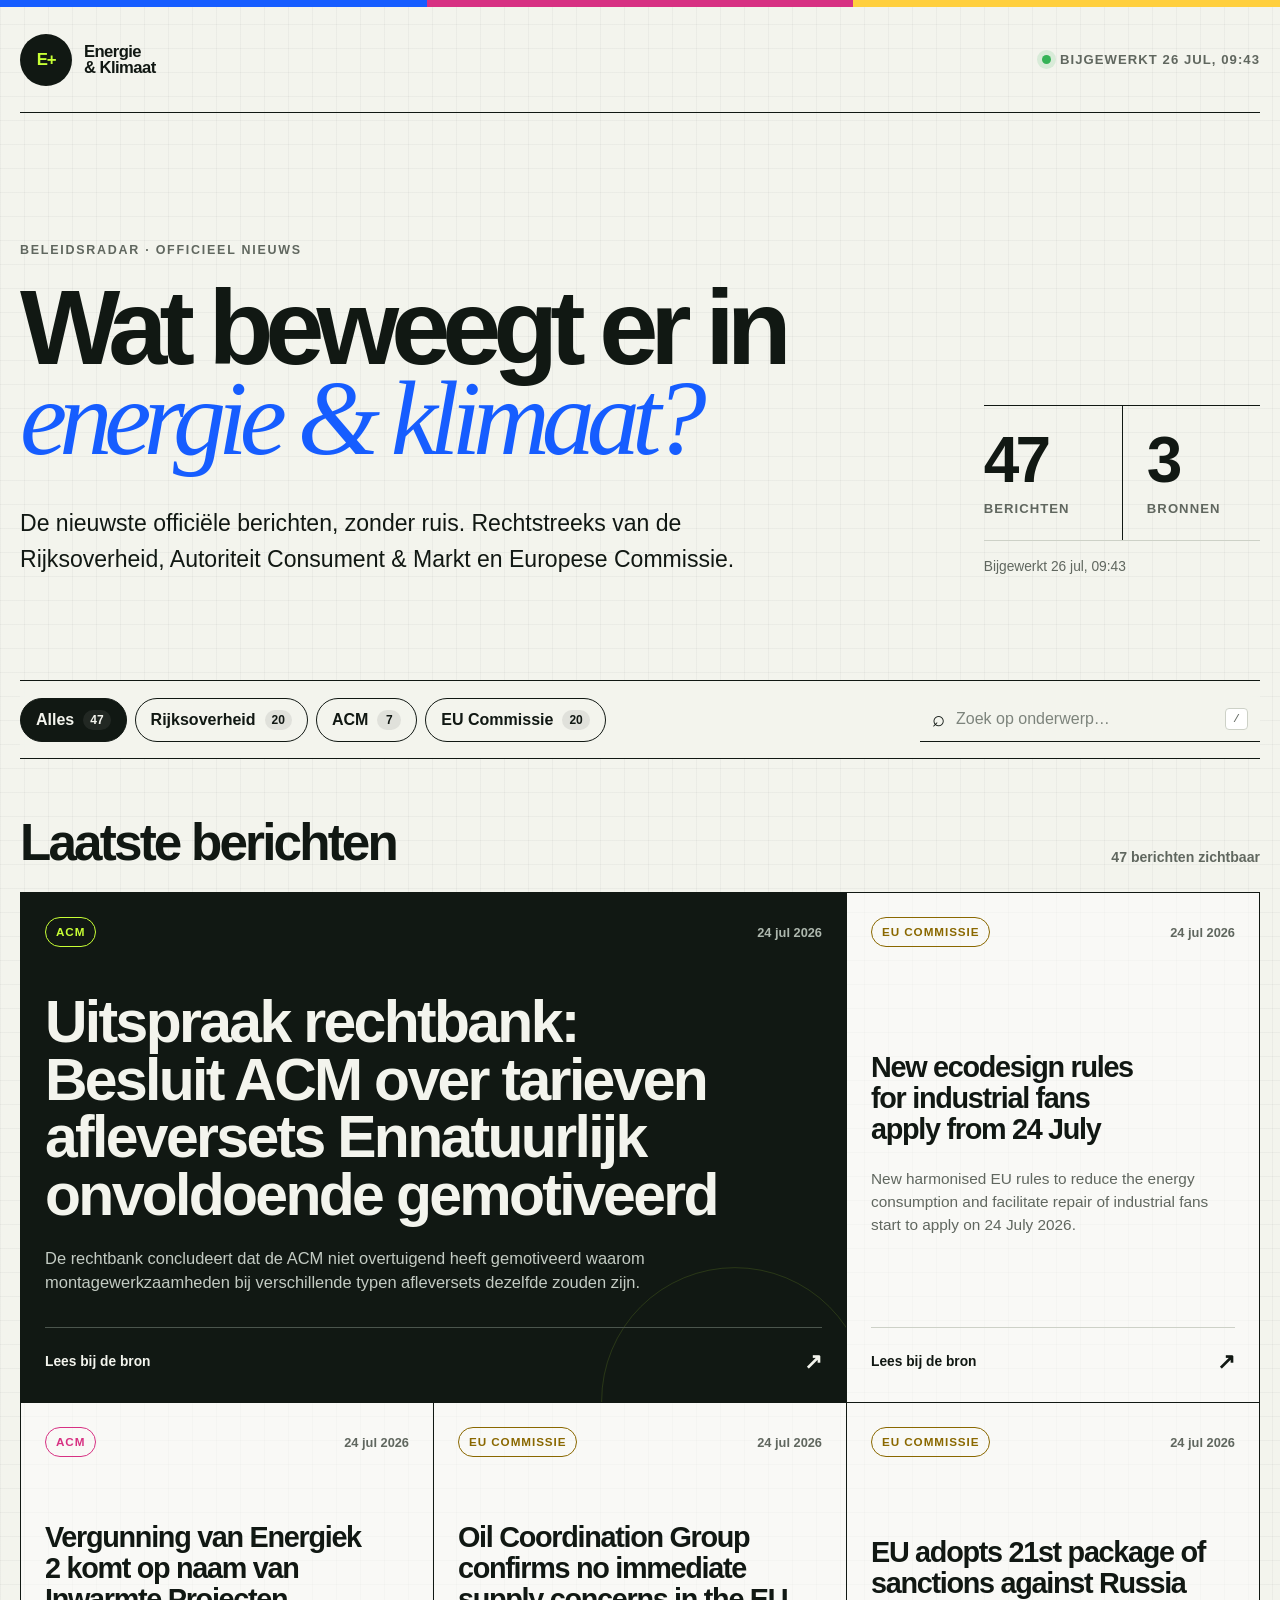
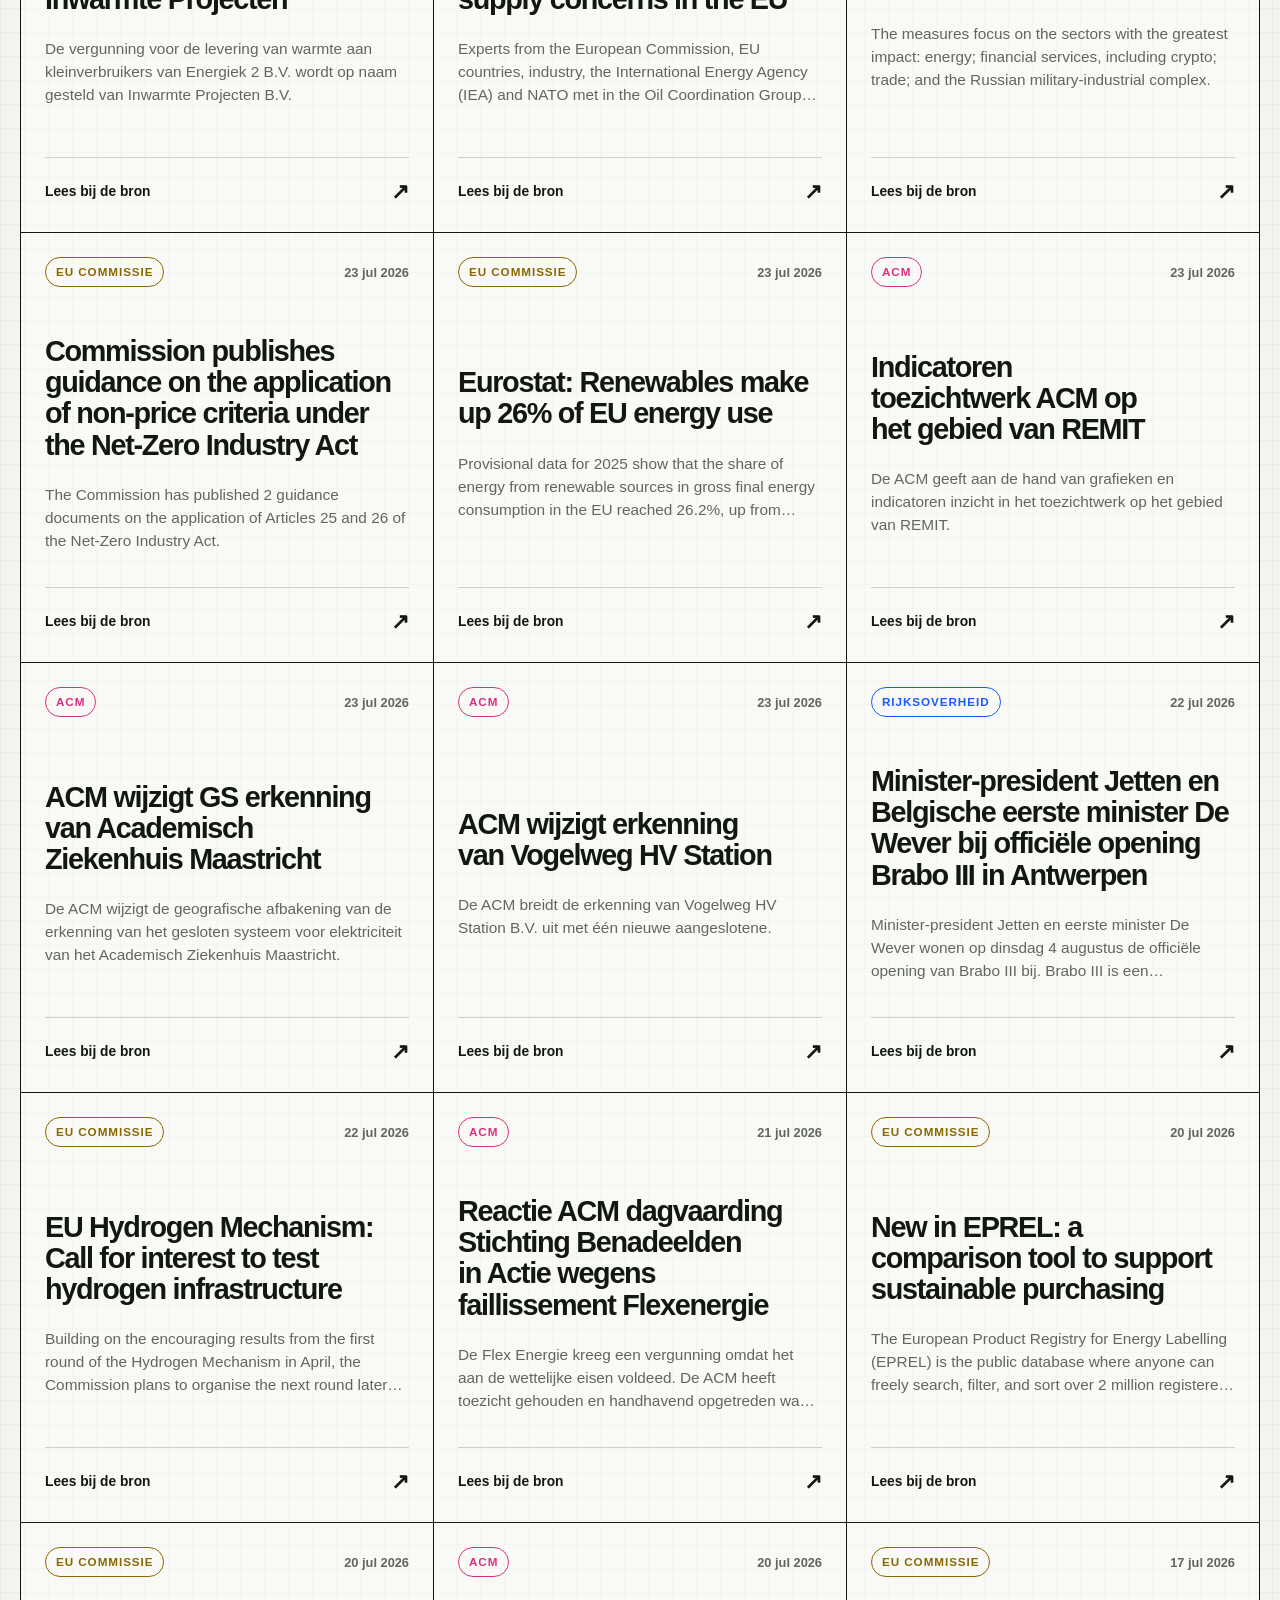
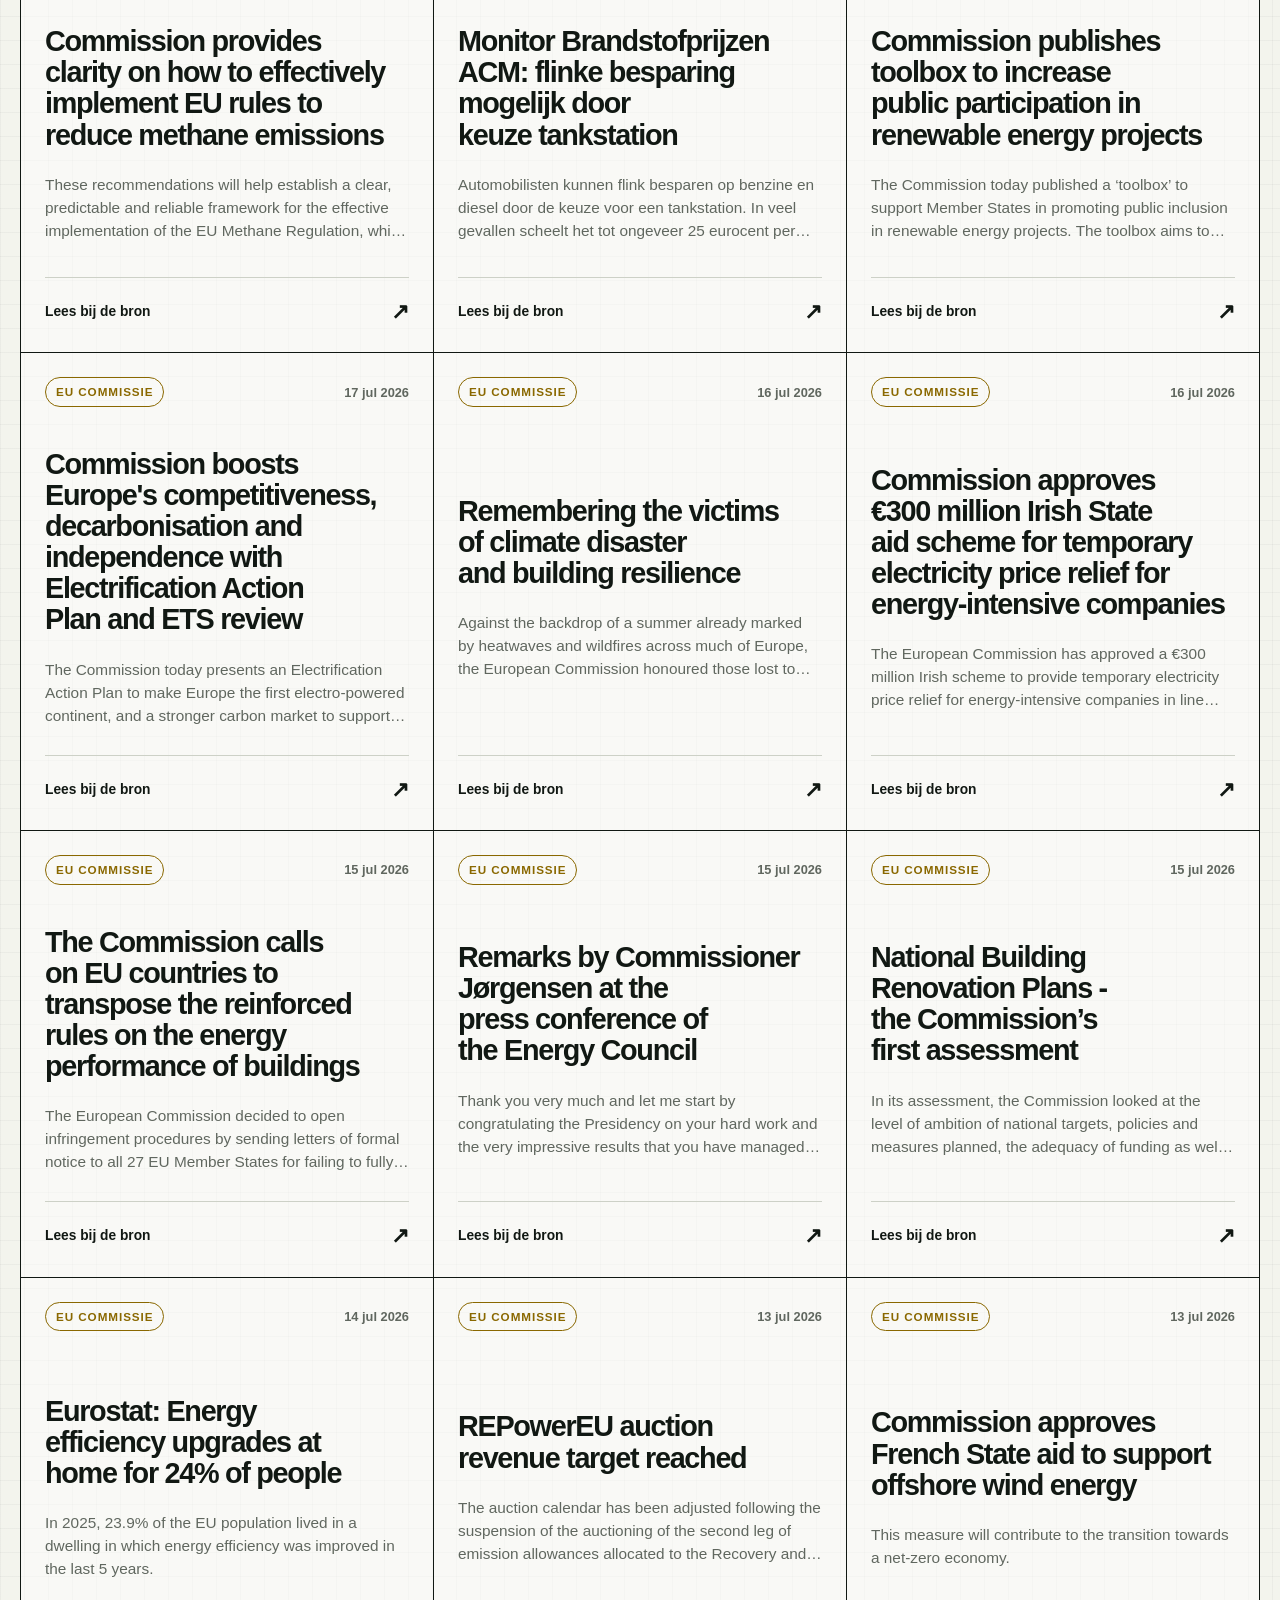
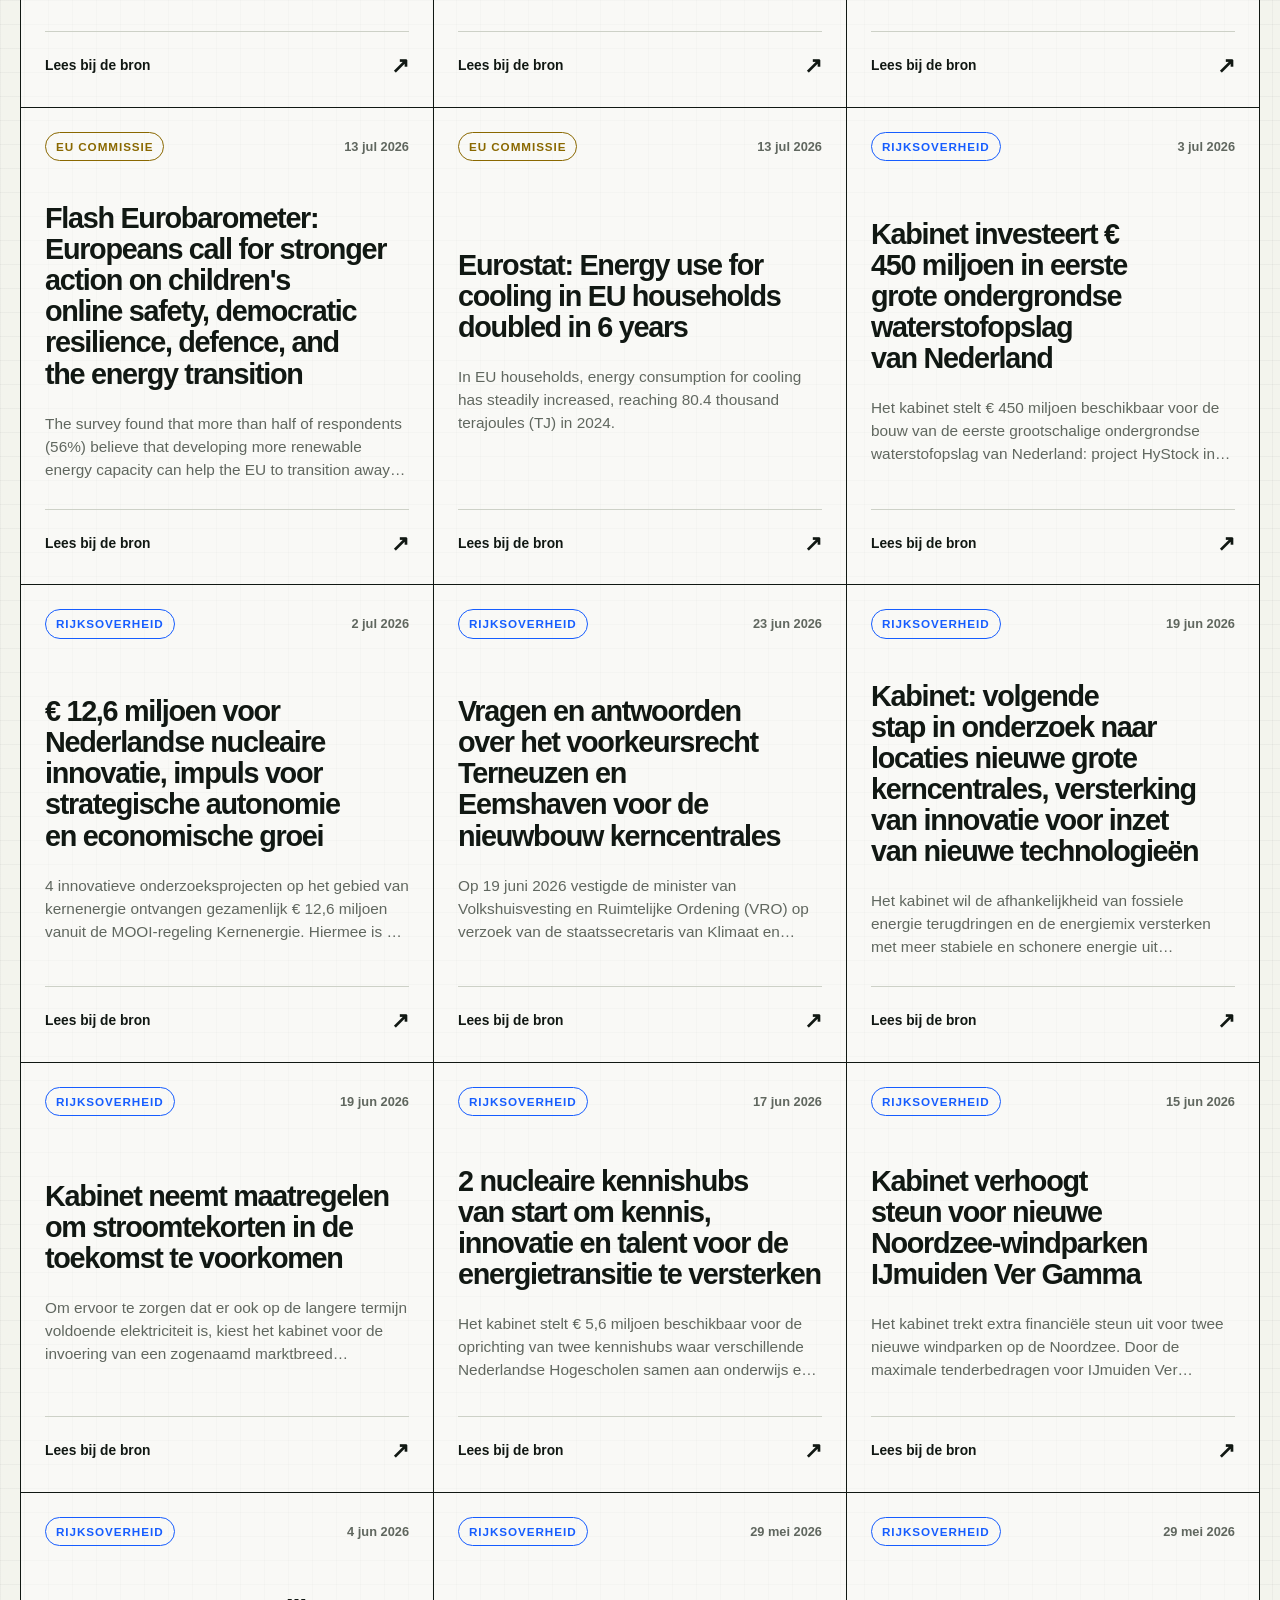
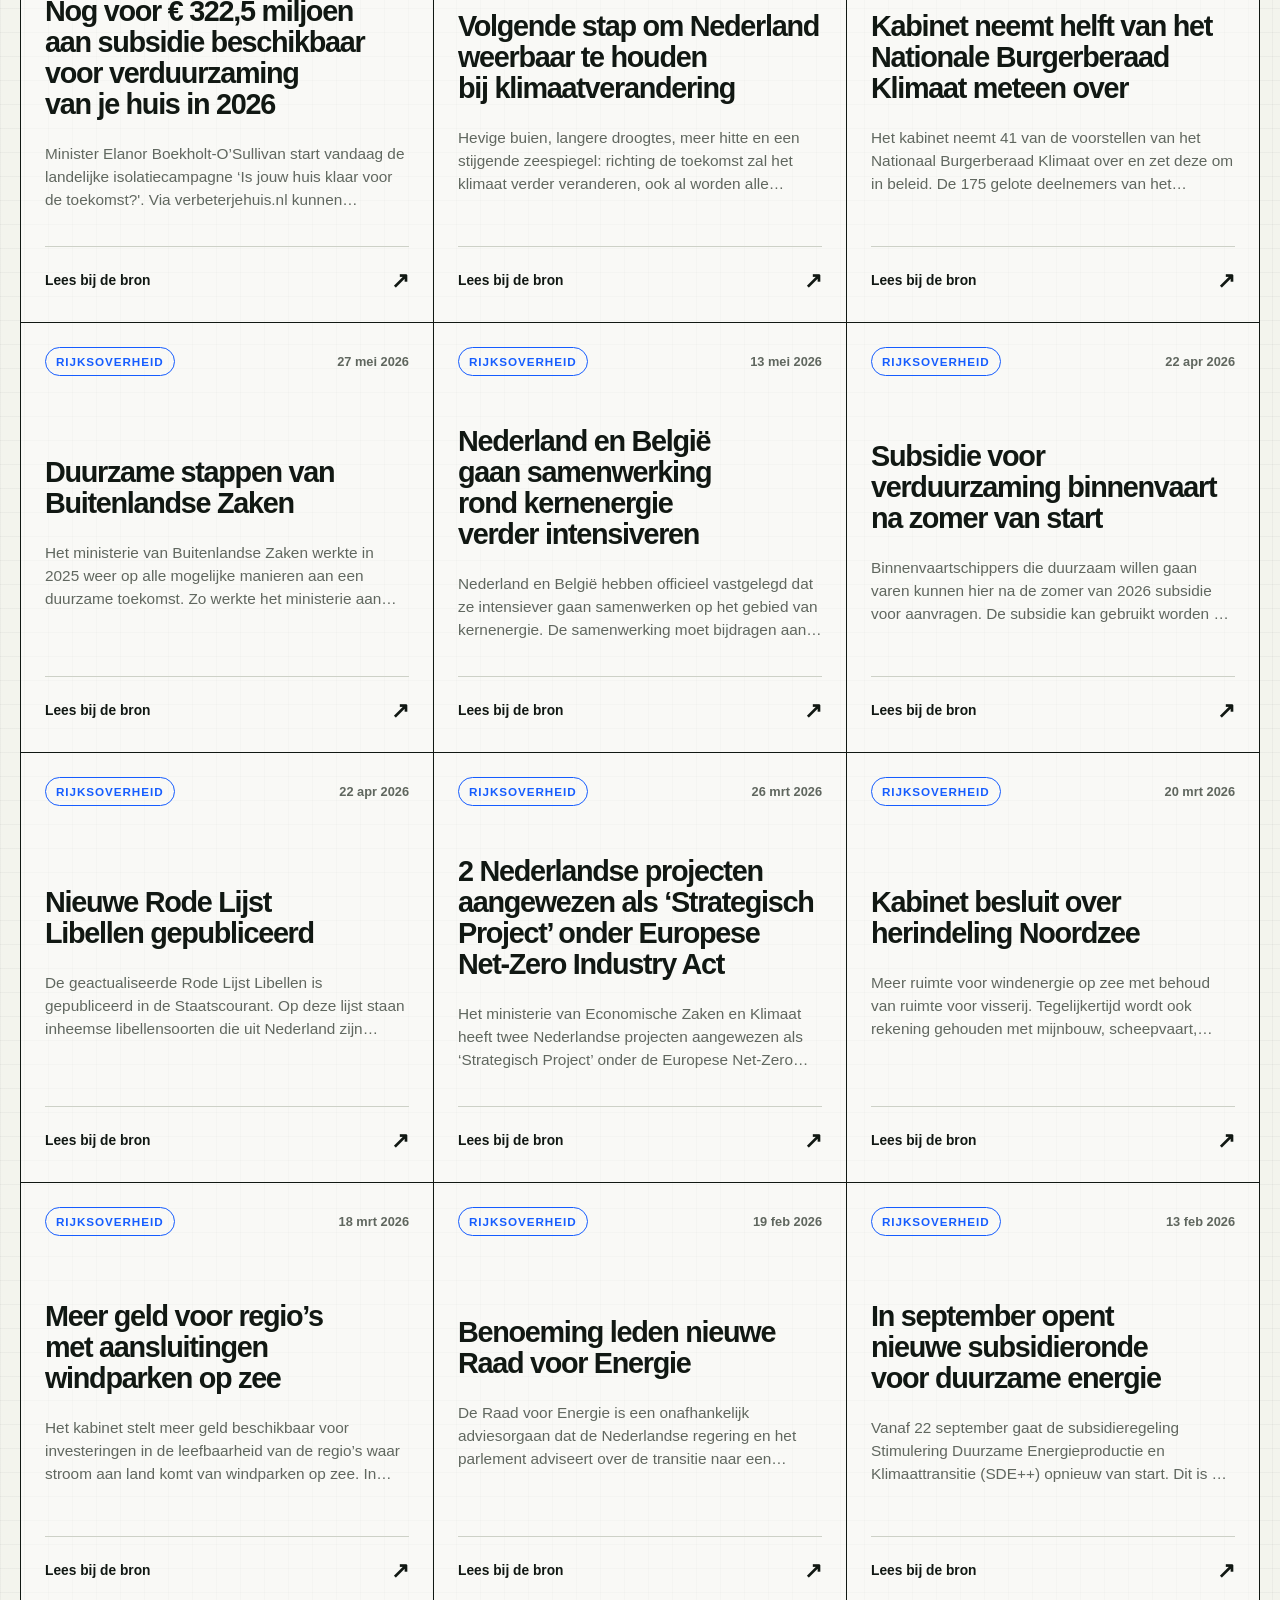
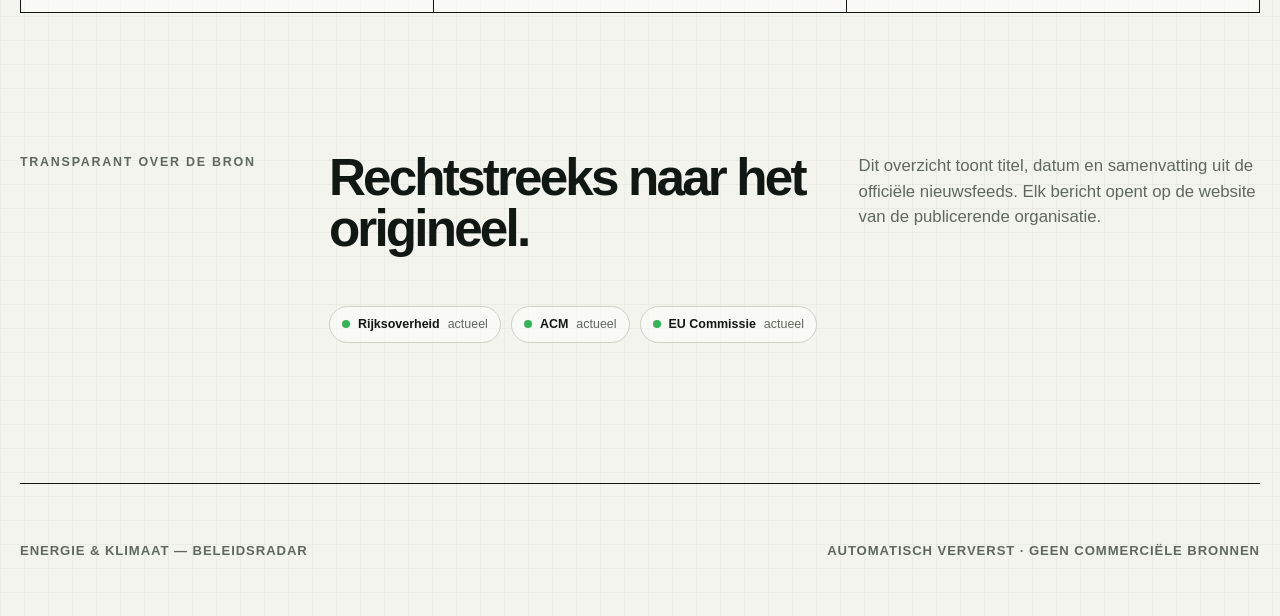
==== commit 0b9ed8e3: "fix: gebruik Cloud86-domein en vernieuw sitecache" ====
--- a/index.html
+++ b/index.html
@@ -15,11 +15,11 @@
       property="og:description"
       content="Eén actueel overzicht van de Rijksoverheid, ACM en Europese Commissie."
     />
-    <meta property="og:url" content="https://snarfia.github.io/energiepa/" />
+    <meta property="og:url" content="https://energiepa.snarfia.nl/" />
     <meta name="twitter:card" content="summary" />
     <title>Energie & Klimaat — Beleidsradar</title>
-    <link rel="canonical" href="https://snarfia.github.io/energiepa/" />
-    <link rel="stylesheet" href="styles.css" />
+    <link rel="canonical" href="https://energiepa.snarfia.nl/" />
+    <link rel="stylesheet" href="styles.css?v=20260726" />
   </head>
   <body>
     <div class="topline" aria-hidden="true">
@@ -129,6 +129,6 @@
       </article>
     </template>
 
-    <script src="app.js" defer></script>
+    <script src="app.js?v=20260726" defer></script>
   </body>
 </html>
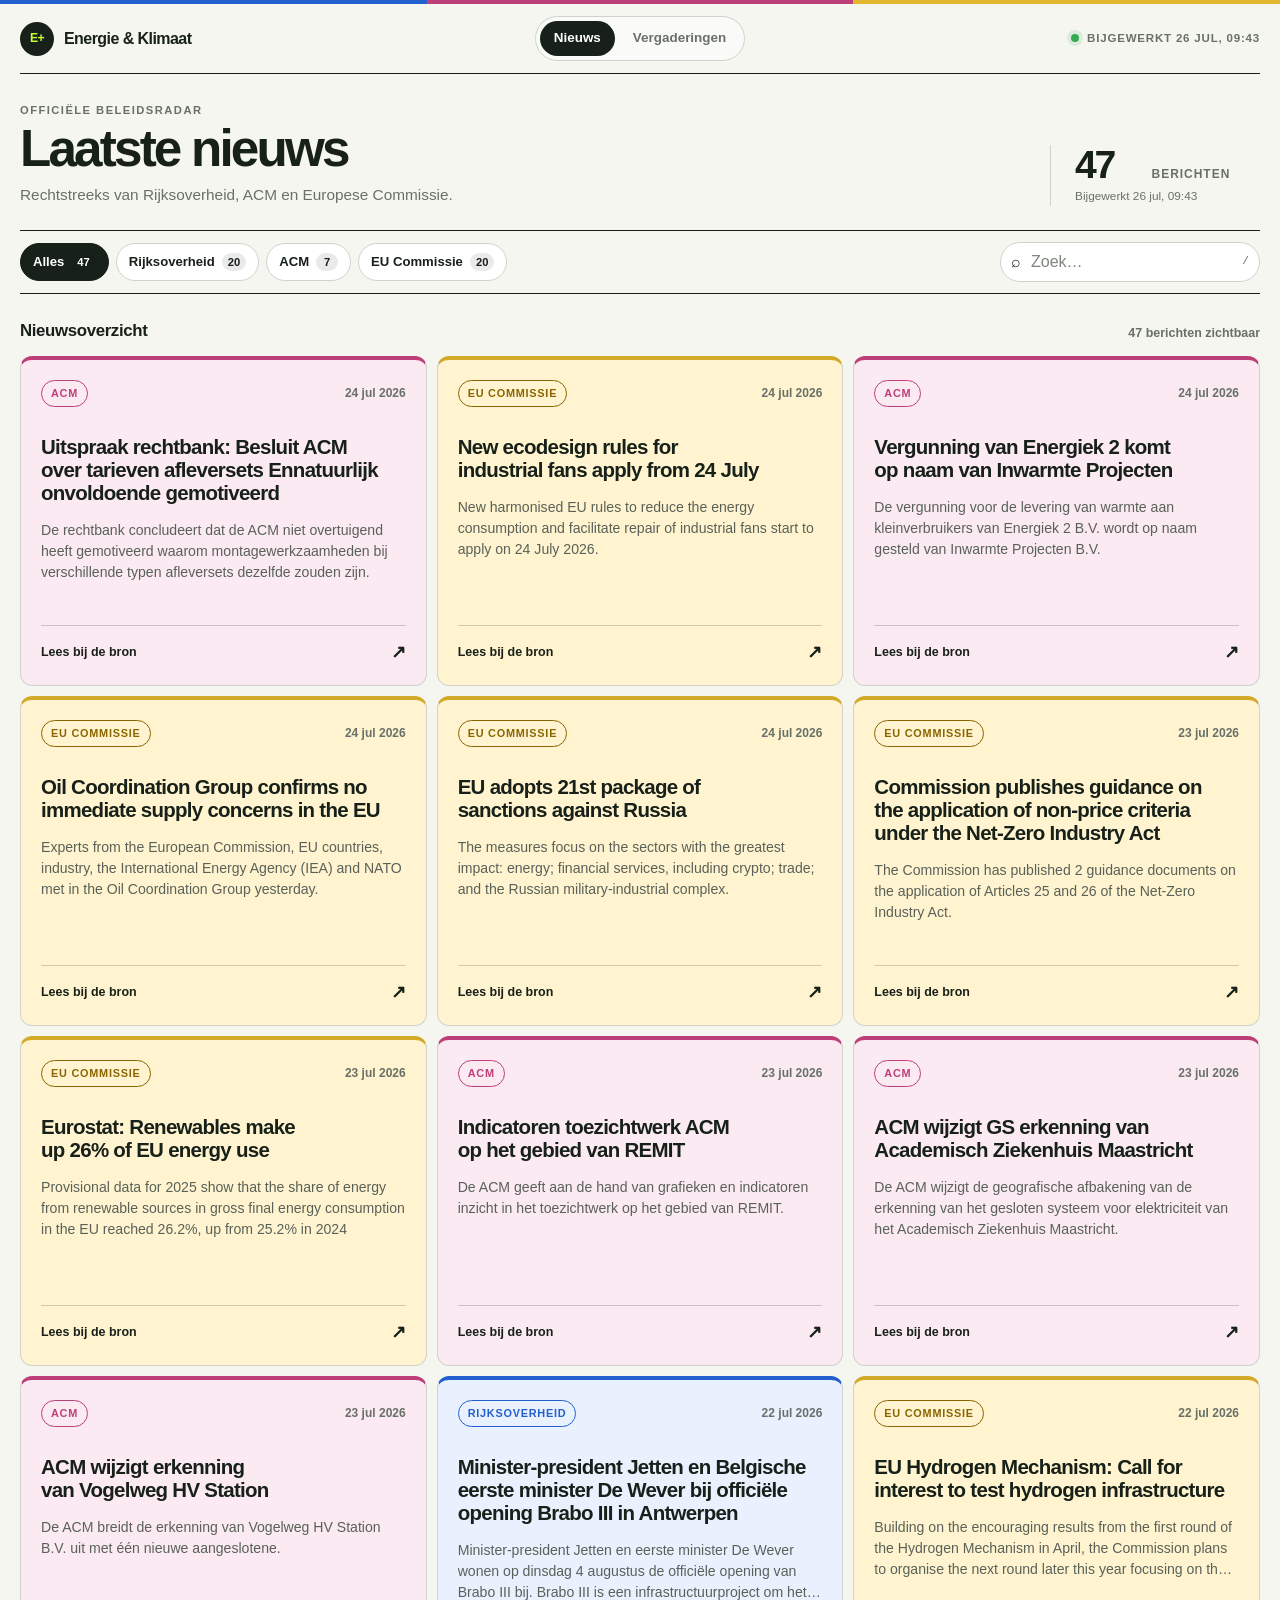
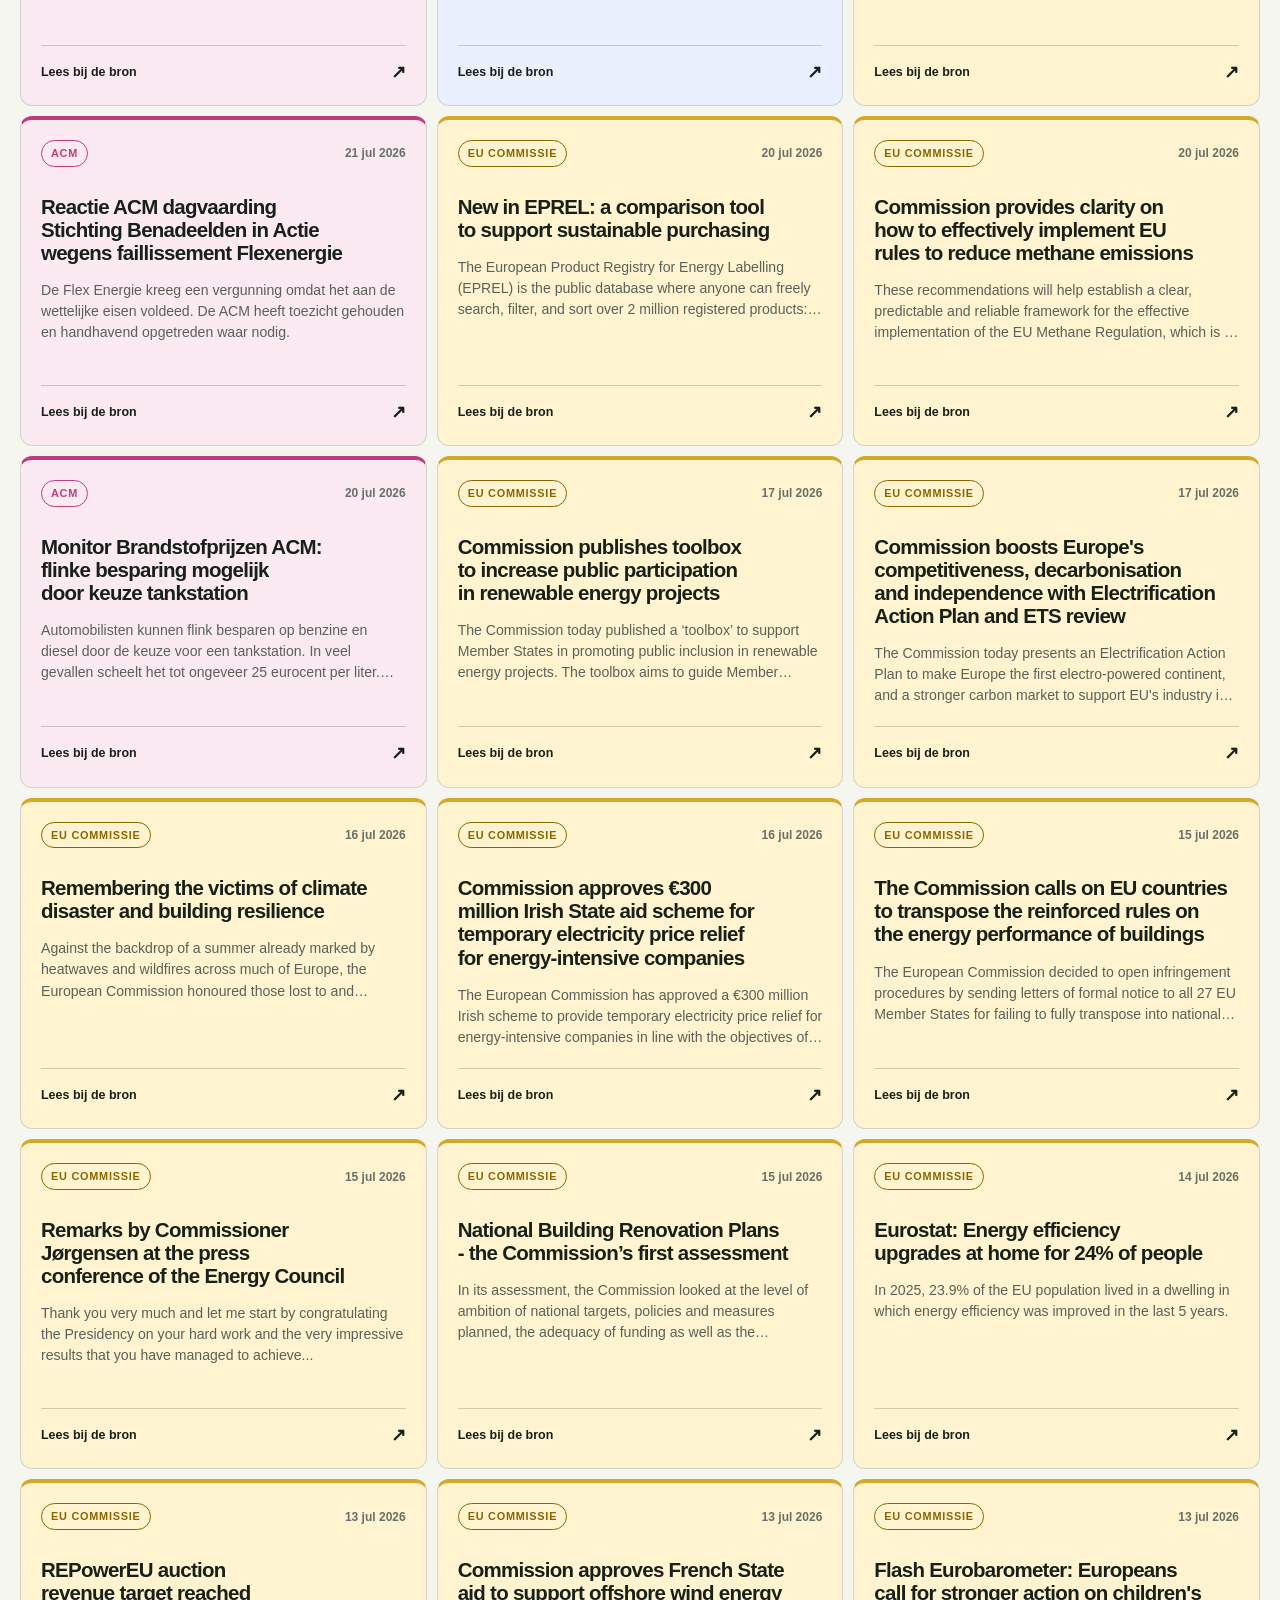
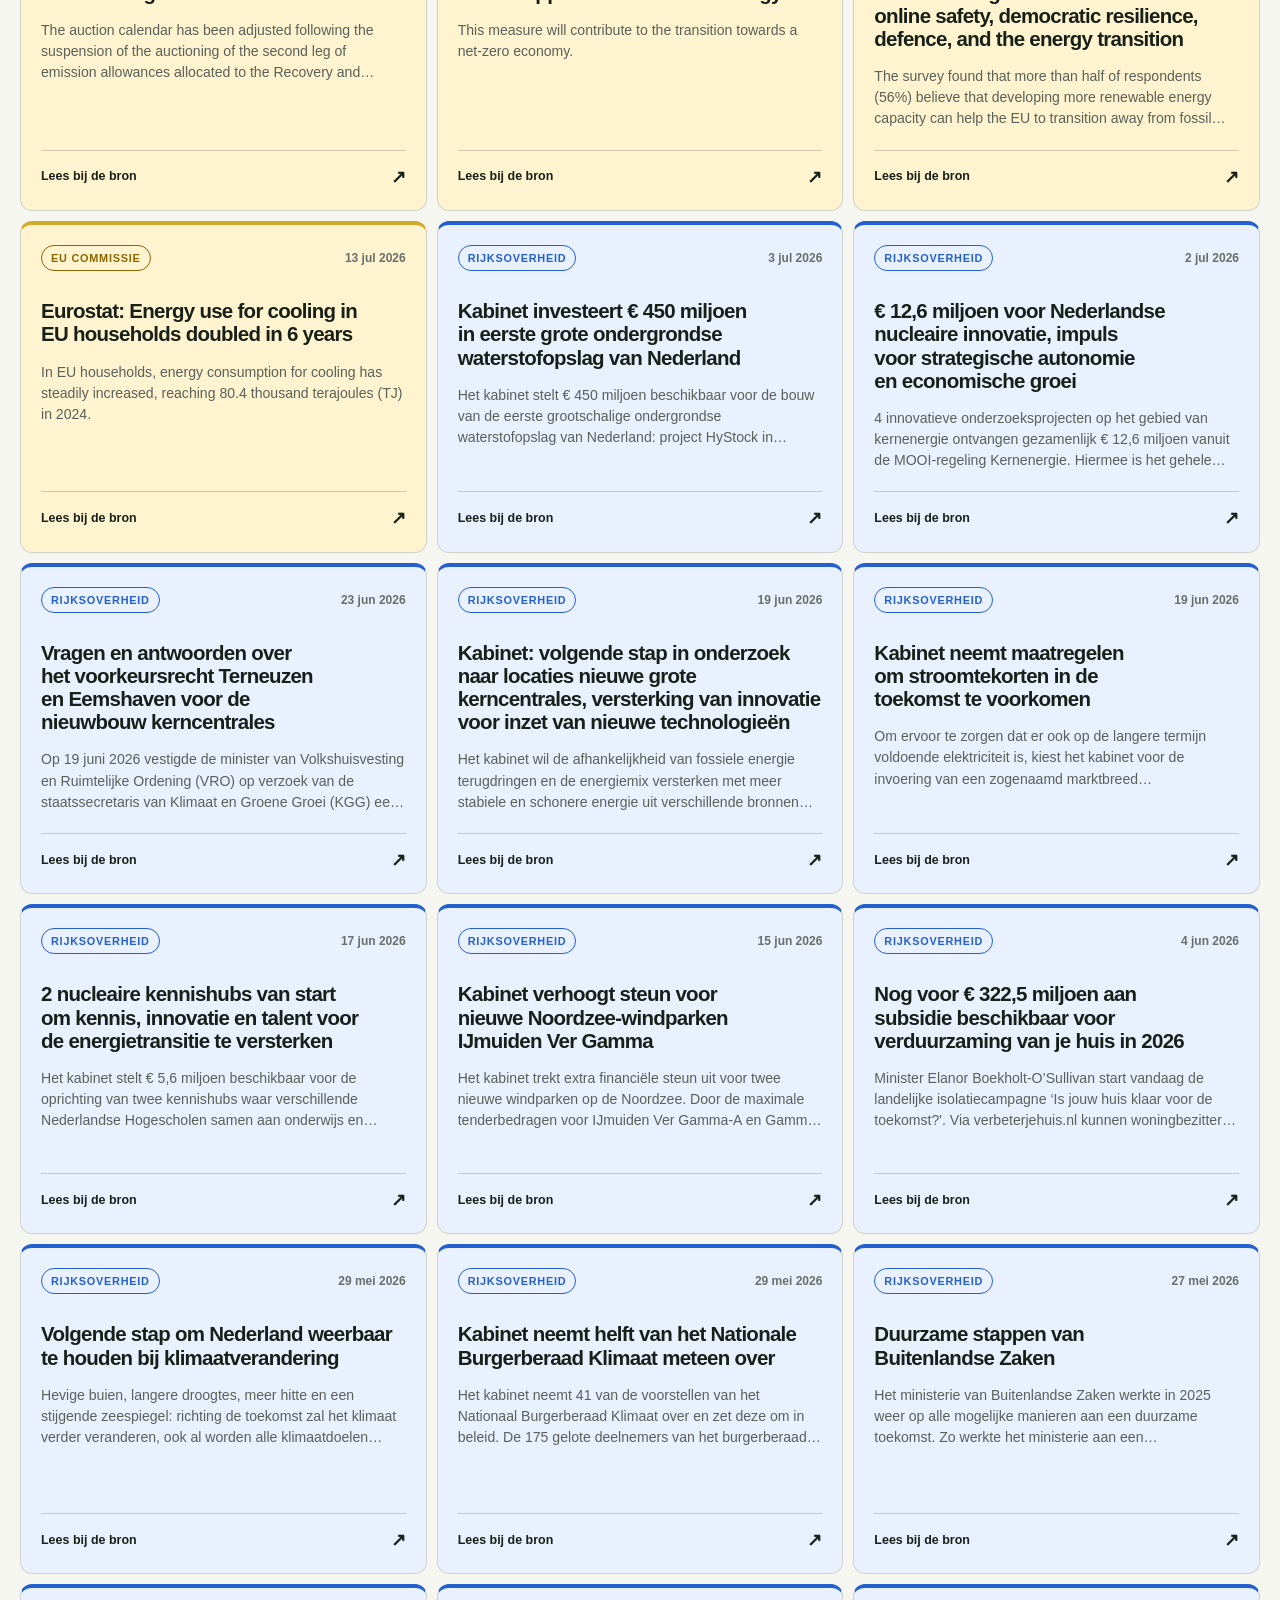
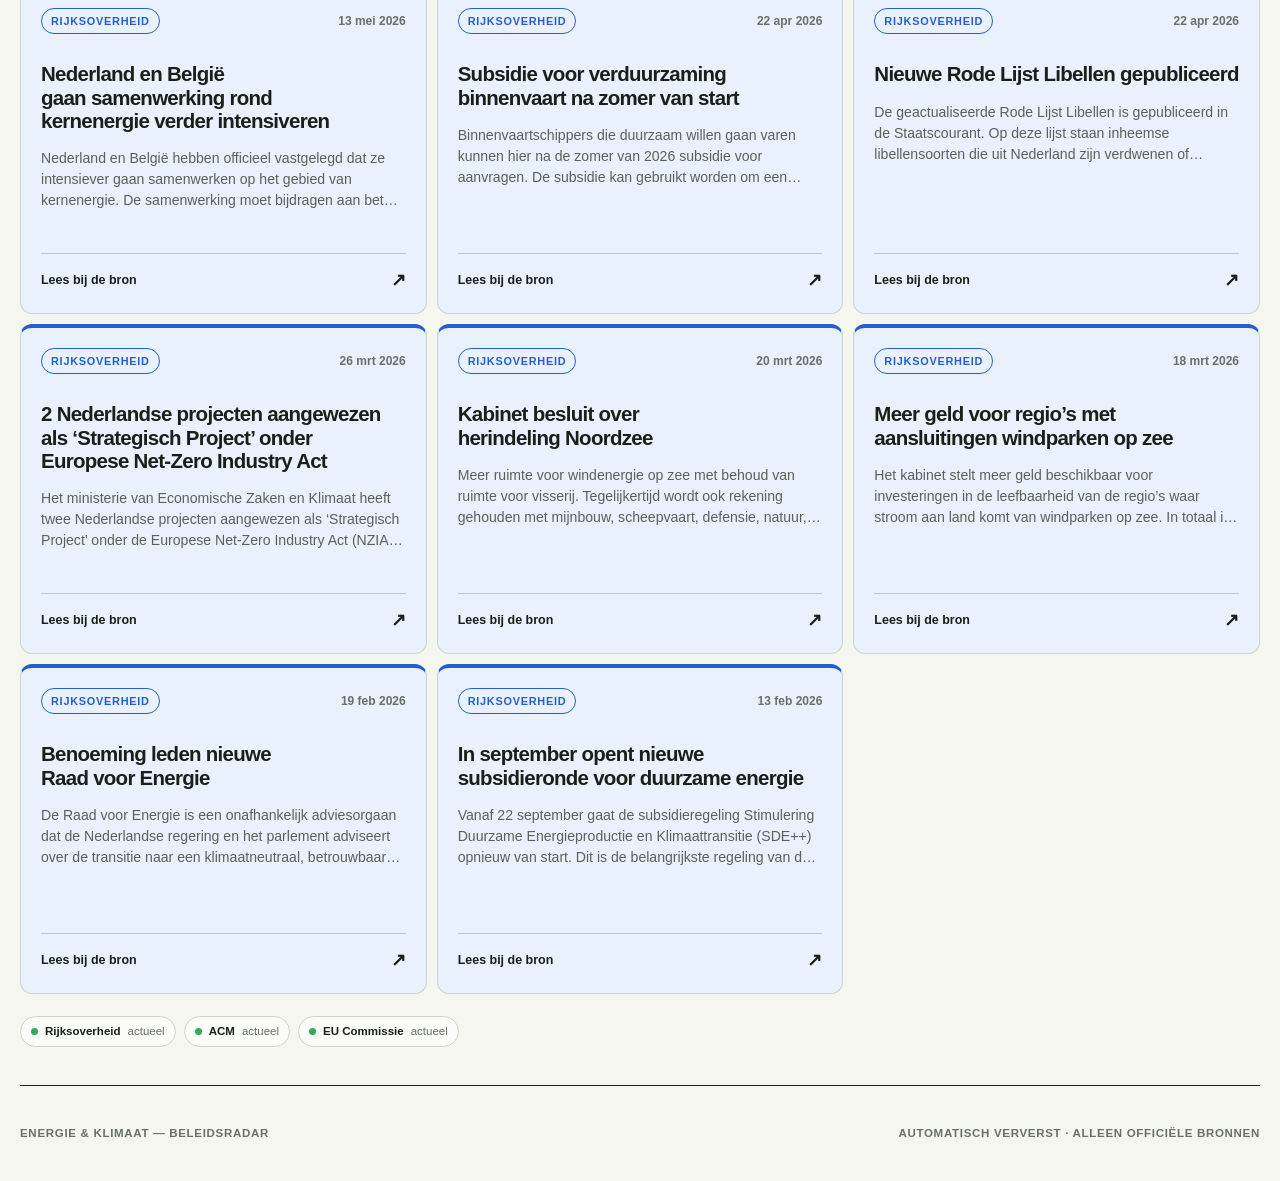
==== commit 8269d04c: "feat: maak nieuws compact en voeg vergaderagenda toe" ====
--- a/index.html
+++ b/index.html
@@ -3,23 +3,22 @@
   <head>
     <meta charset="UTF-8" />
     <meta name="viewport" content="width=device-width, initial-scale=1.0" />
-    <meta name="theme-color" content="#111813" />
+    <meta name="theme-color" content="#f5f6f0" />
     <meta
       name="description"
-      content="De laatste officiële berichten over energie en klimaat van de Rijksoverheid, ACM en Europese Commissie."
+      content="Actueel energie- en klimaatnieuws van de Rijksoverheid, ACM en Europese Commissie."
     />
     <meta property="og:type" content="website" />
     <meta property="og:locale" content="nl_NL" />
     <meta property="og:title" content="Energie & Klimaat — Beleidsradar" />
     <meta
       property="og:description"
-      content="Eén actueel overzicht van de Rijksoverheid, ACM en Europese Commissie."
+      content="Officieel energie- en klimaatnieuws en de komende overheidsvergaderingen."
     />
     <meta property="og:url" content="https://energiepa.snarfia.nl/" />
-    <meta name="twitter:card" content="summary" />
-    <title>Energie & Klimaat — Beleidsradar</title>
+    <title>Energie & Klimaat — Nieuws</title>
     <link rel="canonical" href="https://energiepa.snarfia.nl/" />
-    <link rel="stylesheet" href="styles.css?v=20260726" />
+    <link rel="stylesheet" href="styles.css?v=20260726-2" />
   </head>
   <body>
     <div class="topline" aria-hidden="true">
@@ -27,52 +26,46 @@
     </div>
 
     <header class="site-header">
-      <a class="brand" href="./" aria-label="Energie en Klimaat — home">
+      <a class="brand" href="./" aria-label="Energie en Klimaat — nieuws">
         <span class="brand-mark" aria-hidden="true">E+</span>
-        <span class="brand-name">Energie<br />& Klimaat</span>
+        <span class="brand-name">Energie &amp; Klimaat</span>
       </a>
+      <nav class="site-nav" aria-label="Hoofdnavigatie">
+        <a class="is-active" href="./" aria-current="page">Nieuws</a>
+        <a href="vergaderingen.html">Vergaderingen</a>
+      </nav>
       <div class="header-meta">
         <span class="pulse" aria-hidden="true"></span>
-        <span id="header-status">Actuele bronnen laden</span>
+        <span id="header-status">Nieuws laden</span>
       </div>
     </header>
 
     <main>
-      <section class="hero" aria-labelledby="page-title">
-        <div class="hero-copy">
-          <p class="eyebrow">Beleidsradar · officieel nieuws</p>
-          <h1 id="page-title">Wat beweegt er in <em>energie & klimaat?</em></h1>
-          <p class="hero-intro">
-            De nieuwste officiële berichten, zonder ruis. Rechtstreeks van de Rijksoverheid,
-            Autoriteit Consument &amp; Markt en Europese Commissie.
-          </p>
+      <section class="page-intro" aria-labelledby="page-title">
+        <div>
+          <p class="eyebrow">Officiële beleidsradar</p>
+          <h1 id="page-title">Laatste nieuws</h1>
+          <p>Rechtstreeks van Rijksoverheid, ACM en Europese Commissie.</p>
         </div>
-
-        <div class="hero-aside" aria-label="Overzicht">
-          <div class="stat">
-            <strong id="article-count">—</strong>
-            <span>berichten</span>
-          </div>
-          <div class="stat">
-            <strong>3</strong>
-            <span>bronnen</span>
-          </div>
-          <p id="updated-at" class="updated-at">Wordt bijgewerkt…</p>
+        <div class="compact-stat" aria-label="Overzicht">
+          <strong id="article-count">—</strong>
+          <span>berichten</span>
+          <small id="updated-at">Wordt bijgewerkt…</small>
         </div>
       </section>
 
       <section class="controls" aria-label="Nieuws filteren">
         <div class="filter-group" role="group" aria-label="Filter op bron">
-          <button class="filter-button is-active" type="button" data-source="all">
+          <button class="filter-button filter-all is-active" type="button" data-source="all">
             Alles <span id="count-all">0</span>
           </button>
-          <button class="filter-button" type="button" data-source="rijksoverheid">
+          <button class="filter-button filter-rijk" type="button" data-source="rijksoverheid">
             Rijksoverheid <span id="count-rijksoverheid">0</span>
           </button>
-          <button class="filter-button" type="button" data-source="acm">
+          <button class="filter-button filter-acm" type="button" data-source="acm">
             ACM <span id="count-acm">0</span>
           </button>
-          <button class="filter-button" type="button" data-source="eu">
+          <button class="filter-button filter-eu" type="button" data-source="eu">
             EU Commissie <span id="count-eu">0</span>
           </button>
         </div>
@@ -80,13 +73,13 @@
         <label class="search-box">
           <span class="screen-reader-only">Zoek in de berichten</span>
           <span aria-hidden="true">⌕</span>
-          <input id="search-input" type="search" placeholder="Zoek op onderwerp…" autocomplete="off" />
+          <input id="search-input" type="search" placeholder="Zoek…" autocomplete="off" />
           <kbd>/</kbd>
         </label>
       </section>
 
       <div class="results-heading">
-        <h2>Laatste berichten</h2>
+        <h2>Nieuwsoverzicht</h2>
         <p id="result-count" aria-live="polite">Nieuws wordt geladen</p>
       </div>
 
@@ -94,23 +87,14 @@
         <article class="news-card skeleton-card" aria-hidden="true"></article>
         <article class="news-card skeleton-card" aria-hidden="true"></article>
         <article class="news-card skeleton-card" aria-hidden="true"></article>
-        <article class="news-card skeleton-card" aria-hidden="true"></article>
       </section>
 
-      <section class="source-note" aria-labelledby="source-note-title">
-        <p class="eyebrow">Transparant over de bron</p>
-        <h2 id="source-note-title">Rechtstreeks naar het origineel.</h2>
-        <p>
-          Dit overzicht toont titel, datum en samenvatting uit de officiële nieuwsfeeds.
-          Elk bericht opent op de website van de publicerende organisatie.
-        </p>
-        <div id="source-health" class="source-health" aria-label="Status per bron"></div>
-      </section>
+      <div id="source-health" class="source-health" aria-label="Status per bron"></div>
     </main>
 
     <footer class="site-footer">
       <p>Energie &amp; Klimaat — Beleidsradar</p>
-      <p>Automatisch ververst · Geen commerciële bronnen</p>
+      <p>Automatisch ververst · Alleen officiële bronnen</p>
     </footer>
 
     <template id="news-card-template">
@@ -129,6 +113,6 @@
       </article>
     </template>
 
-    <script src="app.js?v=20260726" defer></script>
+    <script src="app.js?v=20260726-2" defer></script>
   </body>
 </html>
--- a/styles.css
+++ b/styles.css
@@ -1,14 +1,17 @@
 :root {
-  --ink: #111813;
-  --paper: #f3f4ed;
+  --ink: #172019;
+  --paper: #f5f6f0;
   --paper-strong: #ffffff;
-  --muted: #60675f;
-  --line: #cdd1c7;
+  --muted: #687069;
+  --line: #cfd4ca;
   --lime: #c7ff35;
-  --blue: #165dff;
-  --magenta: #d73183;
-  --gold: #ffcf3d;
-  --max-width: 1380px;
+  --blue: #235fce;
+  --blue-soft: #e9f1ff;
+  --magenta: #bd3f79;
+  --magenta-soft: #fbeaf2;
+  --gold: #8a6500;
+  --gold-soft: #fff4cf;
+  --max-width: 1440px;
 }
 
 * {
@@ -22,11 +25,7 @@
 body {
   margin: 0;
   color: var(--ink);
-  background:
-    linear-gradient(rgba(17, 24, 19, 0.035) 1px, transparent 1px),
-    linear-gradient(90deg, rgba(17, 24, 19, 0.035) 1px, transparent 1px),
-    var(--paper);
-  background-size: 24px 24px;
+  background: var(--paper);
   font-family:
     Inter, ui-sans-serif, -apple-system, BlinkMacSystemFont, "Segoe UI", sans-serif;
   line-height: 1.5;
@@ -57,7 +56,7 @@
 .topline {
   display: grid;
   grid-template-columns: 1fr 1fr 1fr;
-  height: 7px;
+  height: 4px;
 }
 
 .topline span:nth-child(1) {
@@ -69,7 +68,7 @@
 }
 
 .topline span:nth-child(3) {
-  background: var(--gold);
+  background: #e2b62e;
 }
 
 .site-header,
@@ -80,10 +79,10 @@
 }
 
 .site-header {
-  min-height: 106px;
-  display: flex;
-  align-items: center;
-  justify-content: space-between;
+  min-height: 70px;
+  display: grid;
+  grid-template-columns: minmax(210px, 1fr) auto minmax(210px, 1fr);
+  align-items: center;
   gap: 24px;
   border-bottom: 1px solid var(--ink);
 }
@@ -91,131 +90,137 @@
 .brand {
   display: inline-flex;
   align-items: center;
-  gap: 12px;
+  gap: 10px;
   color: inherit;
   text-decoration: none;
-  font-weight: 800;
-  line-height: 0.95;
+  font-weight: 850;
   letter-spacing: -0.035em;
 }
 
 .brand-mark {
   display: grid;
   place-items: center;
-  width: 52px;
-  height: 52px;
+  width: 34px;
+  height: 34px;
   border-radius: 50%;
   background: var(--ink);
   color: var(--lime);
-  font-size: 1.05rem;
-  letter-spacing: -0.08em;
+  font-size: 0.76rem;
 }
 
 .brand-name {
-  font-size: 1.04rem;
+  font-size: 1rem;
+}
+
+.site-nav {
+  display: flex;
+  align-items: center;
+  gap: 4px;
+  padding: 4px;
+  border: 1px solid var(--line);
+  border-radius: 999px;
+  background: rgba(255, 255, 255, 0.55);
+}
+
+.site-nav a {
+  padding: 7px 14px;
+  border-radius: 999px;
+  color: var(--muted);
+  font-size: 0.84rem;
+  font-weight: 800;
+  text-decoration: none;
+}
+
+.site-nav a:hover,
+.site-nav a:focus-visible {
+  color: var(--ink);
+}
+
+.site-nav a.is-active {
+  background: var(--ink);
+  color: white;
 }
 
 .header-meta {
-  display: flex;
-  align-items: center;
-  gap: 9px;
-  color: var(--muted);
-  font-size: 0.82rem;
-  font-weight: 700;
+  justify-self: end;
+  display: flex;
+  align-items: center;
+  gap: 8px;
+  color: var(--muted);
+  font-size: 0.72rem;
+  font-weight: 750;
   text-transform: uppercase;
-  letter-spacing: 0.08em;
+  letter-spacing: 0.07em;
 }
 
 .pulse {
-  width: 9px;
-  height: 9px;
+  width: 8px;
+  height: 8px;
   border-radius: 50%;
-  background: #35b356;
-  box-shadow: 0 0 0 5px rgba(53, 179, 86, 0.14);
-}
-
-.hero {
+  background: #35aa54;
+  box-shadow: 0 0 0 4px rgba(53, 170, 84, 0.13);
+}
+
+.page-intro {
+  display: flex;
+  align-items: end;
+  justify-content: space-between;
+  gap: 32px;
+  padding: 28px 0 24px;
+}
+
+.eyebrow {
+  margin: 0 0 5px;
+  color: var(--muted);
+  font-size: 0.7rem;
+  font-weight: 850;
+  text-transform: uppercase;
+  letter-spacing: 0.13em;
+}
+
+.page-intro h1 {
+  margin: 0;
+  font-size: clamp(2rem, 4vw, 3.7rem);
+  line-height: 0.98;
+  letter-spacing: -0.055em;
+}
+
+.page-intro > div > p:last-child {
+  margin: 9px 0 0;
+  color: var(--muted);
+  font-size: 0.96rem;
+}
+
+.compact-stat {
+  flex: 0 0 auto;
   display: grid;
-  grid-template-columns: minmax(0, 2.3fr) minmax(260px, 0.7fr);
-  gap: 56px;
-  padding: clamp(64px, 10vw, 138px) 0 clamp(64px, 8vw, 108px);
-}
-
-.eyebrow {
-  margin: 0 0 22px;
-  color: var(--muted);
-  font-size: 0.78rem;
-  font-weight: 800;
-  text-transform: uppercase;
-  letter-spacing: 0.14em;
-}
-
-.hero h1 {
-  max-width: 1000px;
-  margin: 0;
-  font-size: clamp(3.2rem, 8.3vw, 8.4rem);
-  line-height: 0.86;
-  letter-spacing: -0.075em;
-  text-wrap: balance;
-}
-
-.hero h1 em {
-  display: block;
-  color: var(--blue);
-  font-family: Georgia, "Times New Roman", serif;
-  font-weight: 400;
-}
-
-.hero-intro {
-  max-width: 720px;
-  margin: 42px 0 0;
-  font-size: clamp(1.1rem, 1.8vw, 1.45rem);
-  line-height: 1.55;
-}
-
-.hero-aside {
-  align-self: end;
-  display: grid;
-  grid-template-columns: 1fr 1fr;
-  border-top: 1px solid var(--ink);
-}
-
-.stat {
-  padding: 22px 0;
-}
-
-.stat + .stat {
+  grid-template-columns: auto auto;
+  align-items: baseline;
+  column-gap: 8px;
+  min-width: 210px;
   padding-left: 24px;
-  border-left: 1px solid var(--ink);
-}
-
-.stat strong,
-.stat span {
-  display: block;
-}
-
-.stat strong {
-  font-size: clamp(2.3rem, 5vw, 4.3rem);
+  border-left: 1px solid var(--line);
+}
+
+.compact-stat strong {
+  font-size: 2.45rem;
   line-height: 1;
   letter-spacing: -0.06em;
 }
 
-.stat span {
-  margin-top: 7px;
-  color: var(--muted);
-  font-size: 0.82rem;
+.compact-stat span {
+  color: var(--muted);
+  font-size: 0.75rem;
   font-weight: 800;
   text-transform: uppercase;
   letter-spacing: 0.08em;
 }
 
-.updated-at {
+.compact-stat small {
   grid-column: 1 / -1;
-  margin: 0;
-  padding-top: 16px;
-  border-top: 1px solid var(--line);
-  color: var(--muted);
-  font-size: 0.86rem;
+  margin-top: 4px;
+  color: var(--muted);
+  font-size: 0.74rem;
 }
 
 .controls {
@@ -225,17 +230,17 @@
   display: flex;
   align-items: center;
   justify-content: space-between;
-  gap: 22px;
-  padding: 16px 0;
+  gap: 18px;
+  padding: 11px 0;
   border-top: 1px solid var(--ink);
   border-bottom: 1px solid var(--ink);
-  background: rgba(243, 244, 237, 0.94);
+  background: rgba(245, 246, 240, 0.95);
   backdrop-filter: blur(14px);
 }
 
 .filter-group {
   display: flex;
-  gap: 8px;
+  gap: 7px;
   overflow-x: auto;
   scrollbar-width: none;
 }
@@ -248,51 +253,69 @@
   flex: 0 0 auto;
   display: inline-flex;
   align-items: center;
-  gap: 9px;
-  min-height: 43px;
-  padding: 9px 15px;
-  border: 1px solid var(--ink);
+  gap: 7px;
+  min-height: 38px;
+  padding: 7px 12px;
+  border: 1px solid var(--line);
   border-radius: 999px;
-  background: transparent;
+  background: white;
   color: inherit;
   cursor: pointer;
-  font-weight: 750;
+  font-size: 0.82rem;
+  font-weight: 800;
   transition:
-    color 160ms ease,
-    background-color 160ms ease,
-    transform 160ms ease;
+    border-color 150ms ease,
+    transform 150ms ease;
 }
 
 .filter-button:hover {
-  transform: translateY(-2px);
+  border-color: var(--ink);
+  transform: translateY(-1px);
+}
+
+.filter-button span {
+  min-width: 22px;
+  padding: 1px 6px;
+  border-radius: 999px;
+  background: rgba(17, 24, 19, 0.09);
+  font-size: 0.7rem;
+  text-align: center;
 }
 
 .filter-button.is-active {
+  border-color: var(--ink);
+  box-shadow: inset 0 0 0 1px var(--ink);
+}
+
+.filter-all.is-active {
   background: var(--ink);
-  color: var(--paper);
-}
-
-.filter-button span {
-  min-width: 24px;
-  padding: 1px 7px;
+  color: white;
+}
+
+.filter-rijk.is-active {
+  background: var(--blue-soft);
+  color: #17488f;
+}
+
+.filter-acm.is-active {
+  background: var(--magenta-soft);
+  color: #8e2856;
+}
+
+.filter-eu.is-active {
+  background: var(--gold-soft);
+  color: #6d5000;
+}
+
+.search-box {
+  min-width: min(260px, 28vw);
+  display: flex;
+  align-items: center;
+  gap: 8px;
+  padding: 6px 10px;
+  border: 1px solid var(--line);
   border-radius: 999px;
-  background: rgba(127, 127, 127, 0.16);
-  font-size: 0.75rem;
-  text-align: center;
-}
-
-.search-box {
-  min-width: min(340px, 32vw);
-  display: flex;
-  align-items: center;
-  gap: 9px;
-  padding: 9px 12px;
-  border-bottom: 1px solid var(--ink);
-}
-
-.search-box > span:not(.screen-reader-only) {
-  font-size: 1.4rem;
-  line-height: 1;
+  background: white;
 }
 
 .search-box input {
@@ -304,117 +327,99 @@
 }
 
 .search-box input::placeholder {
-  color: #7d847c;
+  color: #7e857d;
 }
 
 .search-box kbd {
-  padding: 2px 7px;
-  border: 1px solid var(--line);
-  border-radius: 4px;
-  background: var(--paper-strong);
-  color: var(--muted);
-  font: 0.72rem/1.4 ui-monospace, monospace;
+  color: var(--muted);
+  font: 0.7rem/1.4 ui-monospace, monospace;
 }
 
 .results-heading {
   display: flex;
   align-items: end;
   justify-content: space-between;
-  gap: 24px;
-  padding: 58px 0 24px;
+  gap: 20px;
+  padding: 24px 0 13px;
 }
 
 .results-heading h2 {
   margin: 0;
-  font-size: clamp(2rem, 4vw, 4rem);
-  line-height: 1;
-  letter-spacing: -0.055em;
+  font-size: 1.05rem;
+  letter-spacing: -0.02em;
 }
 
 .results-heading p {
   margin: 0;
   color: var(--muted);
-  font-size: 0.88rem;
+  font-size: 0.78rem;
   font-weight: 700;
 }
 
 .news-grid {
   display: grid;
   grid-template-columns: repeat(3, minmax(0, 1fr));
-  border-top: 1px solid var(--ink);
-  border-left: 1px solid var(--ink);
+  gap: 10px;
 }
 
 .news-card {
   position: relative;
-  min-height: 430px;
+  min-height: 330px;
   display: flex;
   flex-direction: column;
-  padding: 24px;
-  border-right: 1px solid var(--ink);
-  border-bottom: 1px solid var(--ink);
-  background: rgba(255, 255, 255, 0.5);
+  padding: 20px;
+  border: 1px solid var(--line);
+  border-top-width: 4px;
+  border-radius: 12px;
   overflow: hidden;
-}
-
-.news-card::before {
-  content: "";
-  position: absolute;
-  inset: auto -55px -90px auto;
-  width: 190px;
-  height: 190px;
-  border: 1px solid currentColor;
-  border-radius: 50%;
-  opacity: 0;
-  transform: scale(0.7);
   transition:
-    opacity 240ms ease,
-    transform 400ms ease;
-  pointer-events: none;
-}
-
-.news-card:hover::before,
-.news-card:focus-within::before {
-  opacity: 0.22;
-  transform: scale(1);
-}
-
-.news-card.is-lead {
-  grid-column: span 2;
-  min-height: 510px;
-  background: var(--ink);
-  color: var(--paper);
-}
-
-.news-card.is-lead::before {
-  width: 380px;
-  height: 380px;
-  inset: auto -80px -190px auto;
-  border-color: var(--lime);
-  opacity: 0.2;
+    transform 170ms ease,
+    box-shadow 170ms ease;
+}
+
+.news-card:hover,
+.news-card:focus-within {
+  transform: translateY(-3px);
+  box-shadow: 0 10px 25px rgba(23, 32, 25, 0.08);
+}
+
+.news-card[data-source="rijksoverheid"] {
+  border-top-color: var(--blue);
+  background: var(--blue-soft);
+}
+
+.news-card[data-source="acm"] {
+  border-top-color: var(--magenta);
+  background: var(--magenta-soft);
+}
+
+.news-card[data-source="eu"] {
+  border-top-color: #d2a928;
+  background: var(--gold-soft);
 }
 
 .card-top {
   display: flex;
   align-items: center;
   justify-content: space-between;
-  gap: 20px;
+  gap: 16px;
 }
 
 .source-badge {
   display: inline-flex;
   align-items: center;
-  min-height: 29px;
-  padding: 5px 10px;
+  min-height: 26px;
+  padding: 4px 9px;
   border: 1px solid currentColor;
   border-radius: 999px;
-  font-size: 0.73rem;
+  font-size: 0.68rem;
   font-weight: 850;
   text-transform: uppercase;
-  letter-spacing: 0.08em;
-}
-
-[data-source="rijksoverheid"] .source-badge {
+  letter-spacing: 0.07em;
+}
+
+[data-source="rijksoverheid"] .source-badge,
+[data-meeting-source="nl"] .source-badge {
   color: var(--blue);
 }
 
@@ -422,90 +427,71 @@
   color: var(--magenta);
 }
 
-[data-source="eu"] .source-badge {
-  color: #8a6800;
-}
-
-.is-lead .source-badge {
-  color: var(--lime);
+[data-source="eu"] .source-badge,
+[data-meeting-source="eu"] .source-badge {
+  color: var(--gold);
 }
 
 .card-top time {
   color: var(--muted);
-  font-size: 0.8rem;
+  font-size: 0.75rem;
   font-weight: 750;
 }
 
-.is-lead .card-top time {
-  color: #adb7ad;
-}
-
 .card-body {
-  margin: auto 0;
-  padding: 42px 0 28px;
+  flex: 1;
+  padding: 28px 0 20px;
 }
 
 .news-card h3 {
   margin: 0;
-  font-size: clamp(1.55rem, 2.25vw, 2.45rem);
-  line-height: 1.08;
-  letter-spacing: -0.045em;
+  font-size: clamp(1.25rem, 1.6vw, 1.7rem);
+  line-height: 1.13;
+  letter-spacing: -0.035em;
   text-wrap: balance;
-}
-
-.news-card.is-lead h3 {
-  max-width: 820px;
-  font-size: clamp(2.25rem, 4.6vw, 5.1rem);
-  line-height: 0.98;
 }
 
 .card-description {
   display: -webkit-box;
-  max-width: 680px;
-  margin: 22px 0 0;
+  margin: 16px 0 0;
   overflow: hidden;
-  color: var(--muted);
-  font-size: 0.96rem;
+  color: #596159;
+  font-size: 0.88rem;
   -webkit-line-clamp: 3;
   -webkit-box-orient: vertical;
 }
 
-.is-lead .card-description {
-  color: #c3cbc3;
-  font-size: 1.03rem;
-}
-
-.card-link {
-  position: relative;
-  z-index: 1;
+.card-link,
+.meeting-link {
   display: flex;
   align-items: center;
   justify-content: space-between;
   gap: 12px;
-  padding-top: 18px;
-  border-top: 1px solid var(--line);
+  padding-top: 13px;
+  border-top: 1px solid rgba(23, 32, 25, 0.2);
   color: inherit;
-  font-size: 0.86rem;
-  font-weight: 800;
+  font-size: 0.78rem;
+  font-weight: 850;
   text-decoration: none;
 }
 
-.is-lead .card-link {
-  border-color: #4b554d;
-}
-
-.card-link span {
-  font-size: 1.35rem;
-  transition: transform 160ms ease;
+.card-link span,
+.meeting-link span {
+  font-size: 1.1rem;
+  transition: transform 150ms ease;
 }
 
 .card-link:hover span,
-.card-link:focus-visible span {
-  transform: translate(3px, -3px);
+.card-link:focus-visible span,
+.meeting-link:hover span,
+.meeting-link:focus-visible span {
+  transform: translate(2px, -2px);
 }
 
 .card-link:focus-visible,
+.meeting-link:focus-visible,
 .filter-button:focus-visible,
+.site-nav a:focus-visible,
 .empty-state button:focus-visible,
 .search-box:focus-within {
   outline: 3px solid var(--lime);
@@ -513,15 +499,15 @@
 }
 
 .skeleton-card {
-  min-height: 430px;
+  min-height: 250px;
   background:
     linear-gradient(
       110deg,
       rgba(255, 255, 255, 0.25) 15%,
-      rgba(255, 255, 255, 0.8) 35%,
+      rgba(255, 255, 255, 0.85) 35%,
       rgba(255, 255, 255, 0.25) 55%
     ),
-    #e5e7df;
+    #e4e7df;
   background-size: 250% 100%;
   animation: loading 1.25s infinite linear;
 }
@@ -534,19 +520,20 @@
 
 .empty-state {
   grid-column: 1 / -1;
-  min-height: 360px;
+  min-height: 260px;
   display: grid;
   place-content: center;
-  padding: 40px;
-  border-right: 1px solid var(--ink);
-  border-bottom: 1px solid var(--ink);
+  padding: 36px;
+  border: 1px solid var(--line);
+  border-radius: 12px;
+  background: white;
   text-align: center;
 }
 
 .empty-state h3 {
   margin: 0;
-  font-size: clamp(1.8rem, 4vw, 3.6rem);
-  letter-spacing: -0.05em;
+  font-size: clamp(1.5rem, 3vw, 2.6rem);
+  letter-spacing: -0.04em;
 }
 
 .empty-state p {
@@ -555,8 +542,8 @@
 
 .empty-state button {
   justify-self: center;
-  padding: 10px 18px;
-  border: 1px solid var(--ink);
+  padding: 9px 16px;
+  border: 0;
   border-radius: 999px;
   background: var(--ink);
   color: white;
@@ -564,49 +551,23 @@
   font-weight: 750;
 }
 
-.source-note {
-  display: grid;
-  grid-template-columns: 0.65fr 1.2fr 1fr;
-  gap: 48px;
-  padding: clamp(78px, 11vw, 150px) 0;
-  border-bottom: 1px solid var(--ink);
-}
-
-.source-note h2,
-.source-note p {
-  margin: 0;
-}
-
-.source-note h2 {
-  max-width: 500px;
-  font-size: clamp(2.2rem, 4vw, 4.2rem);
-  line-height: 0.98;
-  letter-spacing: -0.055em;
-}
-
-.source-note > p:not(.eyebrow) {
-  color: var(--muted);
-  font-size: 1.05rem;
-}
-
 .source-health {
-  grid-column: 2 / -1;
   display: flex;
   flex-wrap: wrap;
-  gap: 10px;
-  padding-top: 4px;
+  gap: 8px;
+  padding: 22px 0 38px;
 }
 
 .health-item {
   display: inline-flex;
   align-items: center;
-  gap: 8px;
-  padding: 8px 12px;
+  gap: 7px;
+  padding: 6px 10px;
   border: 1px solid var(--line);
   border-radius: 999px;
-  background: rgba(255, 255, 255, 0.55);
-  color: var(--muted);
-  font-size: 0.78rem;
+  background: rgba(255, 255, 255, 0.65);
+  color: var(--muted);
+  font-size: 0.72rem;
 }
 
 .health-item strong {
@@ -614,14 +575,14 @@
 }
 
 .health-dot {
-  width: 8px;
-  height: 8px;
+  width: 7px;
+  height: 7px;
   border-radius: 50%;
   background: #9da39d;
 }
 
 .health-ok {
-  background: #35b356;
+  background: #35aa54;
 }
 
 .health-partial {
@@ -632,56 +593,152 @@
   background: #d95b48;
 }
 
+.agenda-note {
+  margin: 0;
+  color: var(--muted);
+  font-size: 0.76rem;
+  font-weight: 700;
+}
+
+.meeting-list {
+  display: grid;
+  gap: 9px;
+}
+
+.meeting-card {
+  display: grid;
+  grid-template-columns: 78px minmax(0, 1fr) 150px;
+  align-items: stretch;
+  gap: 22px;
+  min-height: 170px;
+  padding: 20px;
+  border: 1px solid var(--line);
+  border-left-width: 5px;
+  border-radius: 12px;
+}
+
+.meeting-card[data-meeting-source="nl"] {
+  border-left-color: var(--blue);
+  background: var(--blue-soft);
+}
+
+.meeting-card[data-meeting-source="eu"] {
+  border-left-color: #d2a928;
+  background: var(--gold-soft);
+}
+
+.date-block {
+  align-self: start;
+  display: grid;
+  place-items: center;
+  padding: 12px 8px;
+  border: 1px solid rgba(23, 32, 25, 0.18);
+  border-radius: 10px;
+  background: rgba(255, 255, 255, 0.58);
+}
+
+.date-day {
+  font-size: 2rem;
+  font-weight: 900;
+  line-height: 1;
+  letter-spacing: -0.06em;
+}
+
+.date-month {
+  margin-top: 3px;
+  color: var(--muted);
+  font-size: 0.7rem;
+  font-weight: 850;
+  text-transform: uppercase;
+  letter-spacing: 0.09em;
+}
+
+.meeting-body {
+  min-width: 0;
+}
+
+.meeting-meta {
+  display: flex;
+  align-items: center;
+  gap: 10px;
+  margin-bottom: 12px;
+}
+
+.meeting-type {
+  color: var(--muted);
+  font-size: 0.72rem;
+  font-weight: 750;
+}
+
+.meeting-card h3 {
+  margin: 0;
+  font-size: clamp(1.2rem, 2vw, 1.65rem);
+  line-height: 1.15;
+  letter-spacing: -0.035em;
+}
+
+.meeting-details,
+.meeting-description {
+  margin: 10px 0 0;
+  color: #515a52;
+  font-size: 0.84rem;
+}
+
+.meeting-description {
+  display: -webkit-box;
+  overflow: hidden;
+  -webkit-line-clamp: 2;
+  -webkit-box-orient: vertical;
+}
+
+.meeting-link {
+  align-self: end;
+}
+
 .site-footer {
-  min-height: 132px;
+  min-height: 96px;
   display: flex;
   align-items: center;
   justify-content: space-between;
   gap: 30px;
-  color: var(--muted);
-  font-size: 0.82rem;
-  font-weight: 700;
+  border-top: 1px solid var(--ink);
+  color: var(--muted);
+  font-size: 0.72rem;
+  font-weight: 750;
   text-transform: uppercase;
-  letter-spacing: 0.07em;
+  letter-spacing: 0.06em;
 }
 
 .site-footer p {
   margin: 0;
 }
 
-@media (max-width: 1040px) {
-  .hero {
-    grid-template-columns: 1fr;
-  }
-
-  .hero-aside {
-    max-width: 520px;
-  }
-
-  .controls {
-    align-items: stretch;
-    flex-direction: column;
-  }
-
-  .search-box {
-    min-width: 0;
-    width: 100%;
+@media (max-width: 980px) {
+  .site-header {
+    grid-template-columns: 1fr auto;
+  }
+
+  .site-nav {
+    grid-row: 2;
+    grid-column: 1 / -1;
+    justify-self: start;
+    margin-bottom: 10px;
+  }
+
+  .header-meta {
+    grid-column: 2;
   }
 
   .news-grid {
     grid-template-columns: repeat(2, minmax(0, 1fr));
   }
 
-  .source-note {
-    grid-template-columns: 1fr 1fr;
-  }
-
-  .source-note > .eyebrow {
-    grid-column: 1 / -1;
-  }
-
-  .source-health {
-    grid-column: 1 / -1;
+  .meeting-card {
+    grid-template-columns: 68px minmax(0, 1fr);
+  }
+
+  .meeting-link {
+    grid-column: 2;
   }
 }
 
@@ -693,66 +750,78 @@
   }
 
   .site-header {
-    min-height: 88px;
+    min-height: 62px;
+    gap: 10px 16px;
+  }
+
+  .brand-name {
+    font-size: 0.9rem;
   }
 
   .header-meta {
-    max-width: 150px;
+    max-width: 130px;
     text-align: right;
   }
 
-  .hero {
-    gap: 42px;
-    padding: 62px 0;
-  }
-
-  .hero h1 {
-    font-size: clamp(3.15rem, 16vw, 5.4rem);
-  }
-
-  .hero-intro {
-    margin-top: 28px;
-    font-size: 1.05rem;
+  .page-intro {
+    align-items: start;
+    flex-direction: column;
+    gap: 18px;
+    padding: 22px 0 18px;
+  }
+
+  .compact-stat {
+    min-width: 0;
+    padding-left: 0;
+    border-left: 0;
   }
 
   .controls {
+    align-items: stretch;
+    flex-direction: column;
     margin-inline: -12px;
     padding-inline: 12px;
   }
 
-  .results-heading {
+  .search-box {
+    min-width: 0;
+    width: 100%;
+  }
+
+  .agenda-note {
+    padding-left: 2px;
+  }
+
+  .news-grid {
+    grid-template-columns: 1fr;
+  }
+
+  .news-card {
+    min-height: 300px;
+  }
+
+  .meeting-card {
+    grid-template-columns: 58px minmax(0, 1fr);
+    gap: 14px;
+    padding: 15px;
+  }
+
+  .date-day {
+    font-size: 1.6rem;
+  }
+
+  .meeting-meta {
     align-items: start;
     flex-direction: column;
-    gap: 10px;
-    padding-top: 46px;
-  }
-
-  .news-grid {
-    grid-template-columns: 1fr;
-  }
-
-  .news-card,
-  .news-card.is-lead {
-    grid-column: auto;
-    min-height: 420px;
-  }
-
-  .news-card.is-lead h3 {
-    font-size: clamp(2.15rem, 10vw, 3.4rem);
-  }
-
-  .source-note {
-    grid-template-columns: 1fr;
-    gap: 28px;
-  }
-
-  .source-health,
-  .source-note > .eyebrow {
-    grid-column: auto;
+    gap: 6px;
+  }
+
+  .meeting-link {
+    grid-column: 1 / -1;
   }
 
   .site-footer {
-    min-height: 160px;
+    min-height: 125px;
     align-items: flex-start;
     justify-content: center;
     flex-direction: column;
